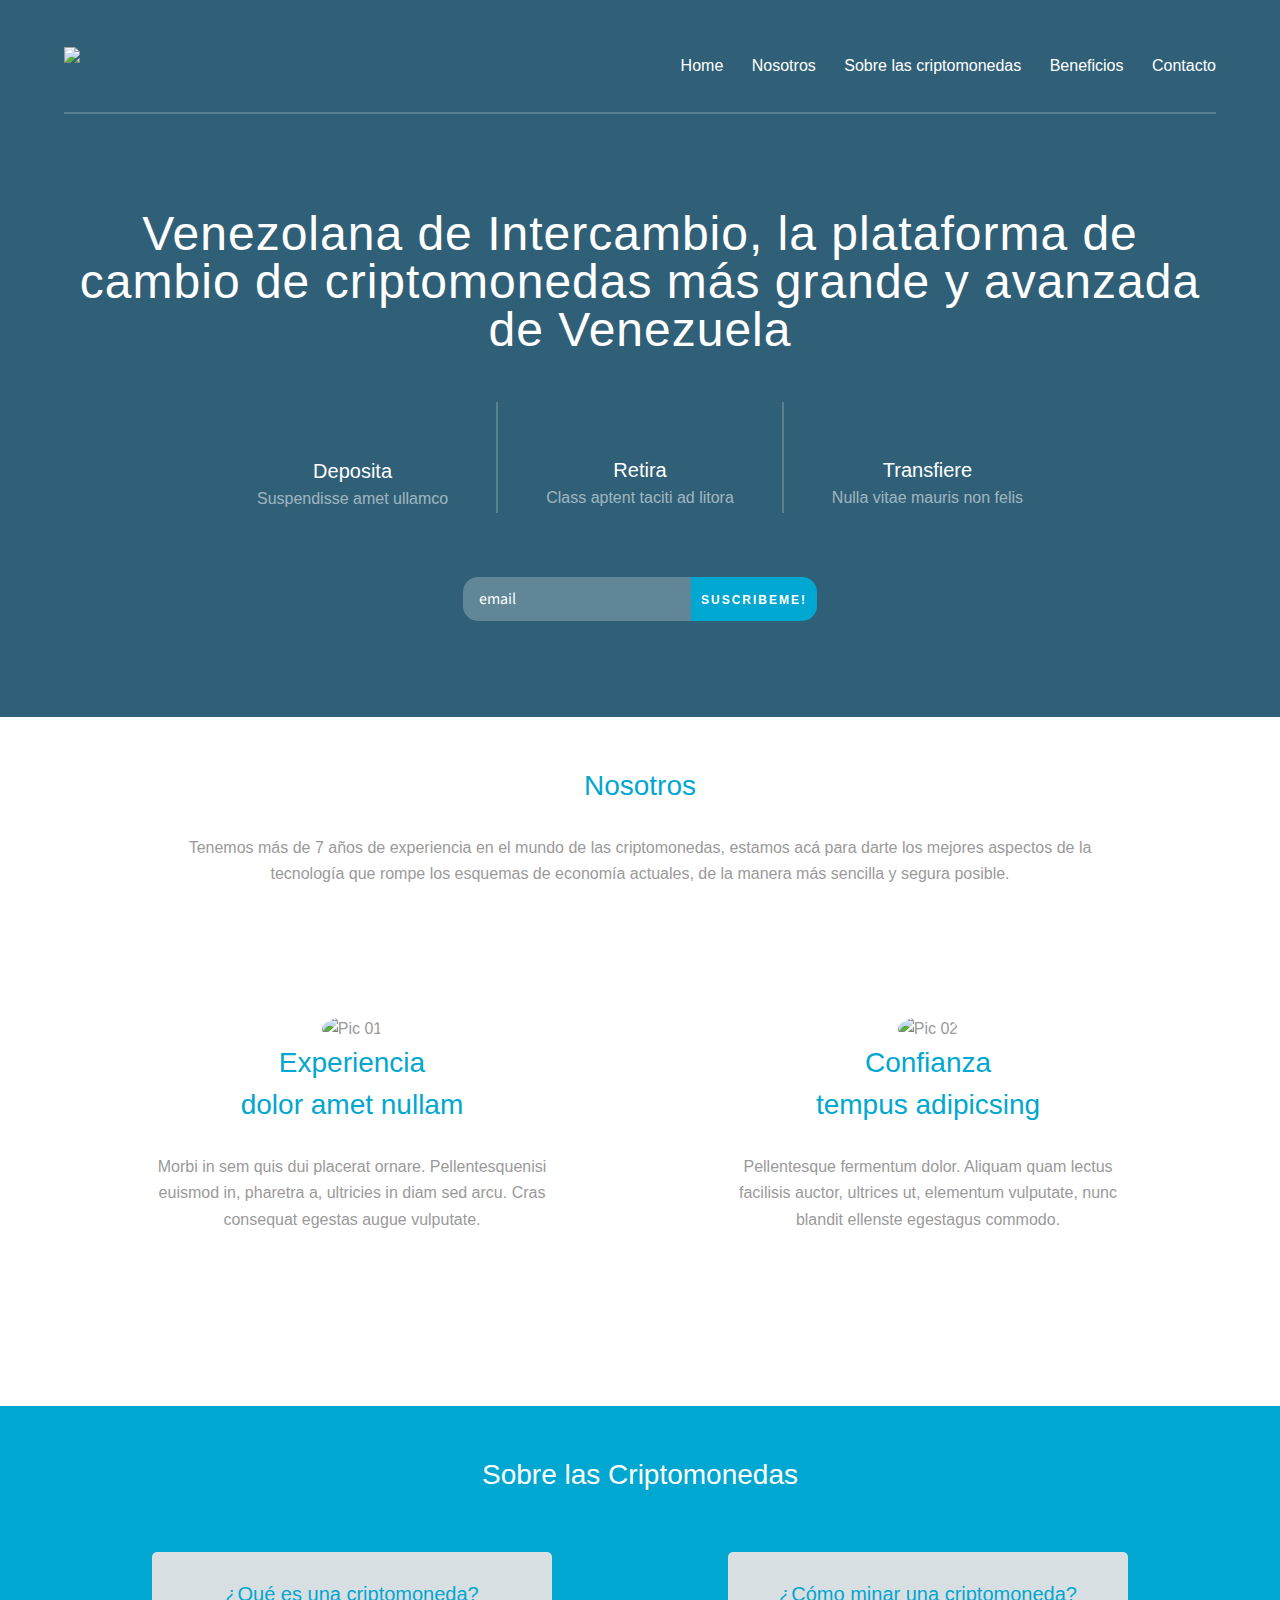
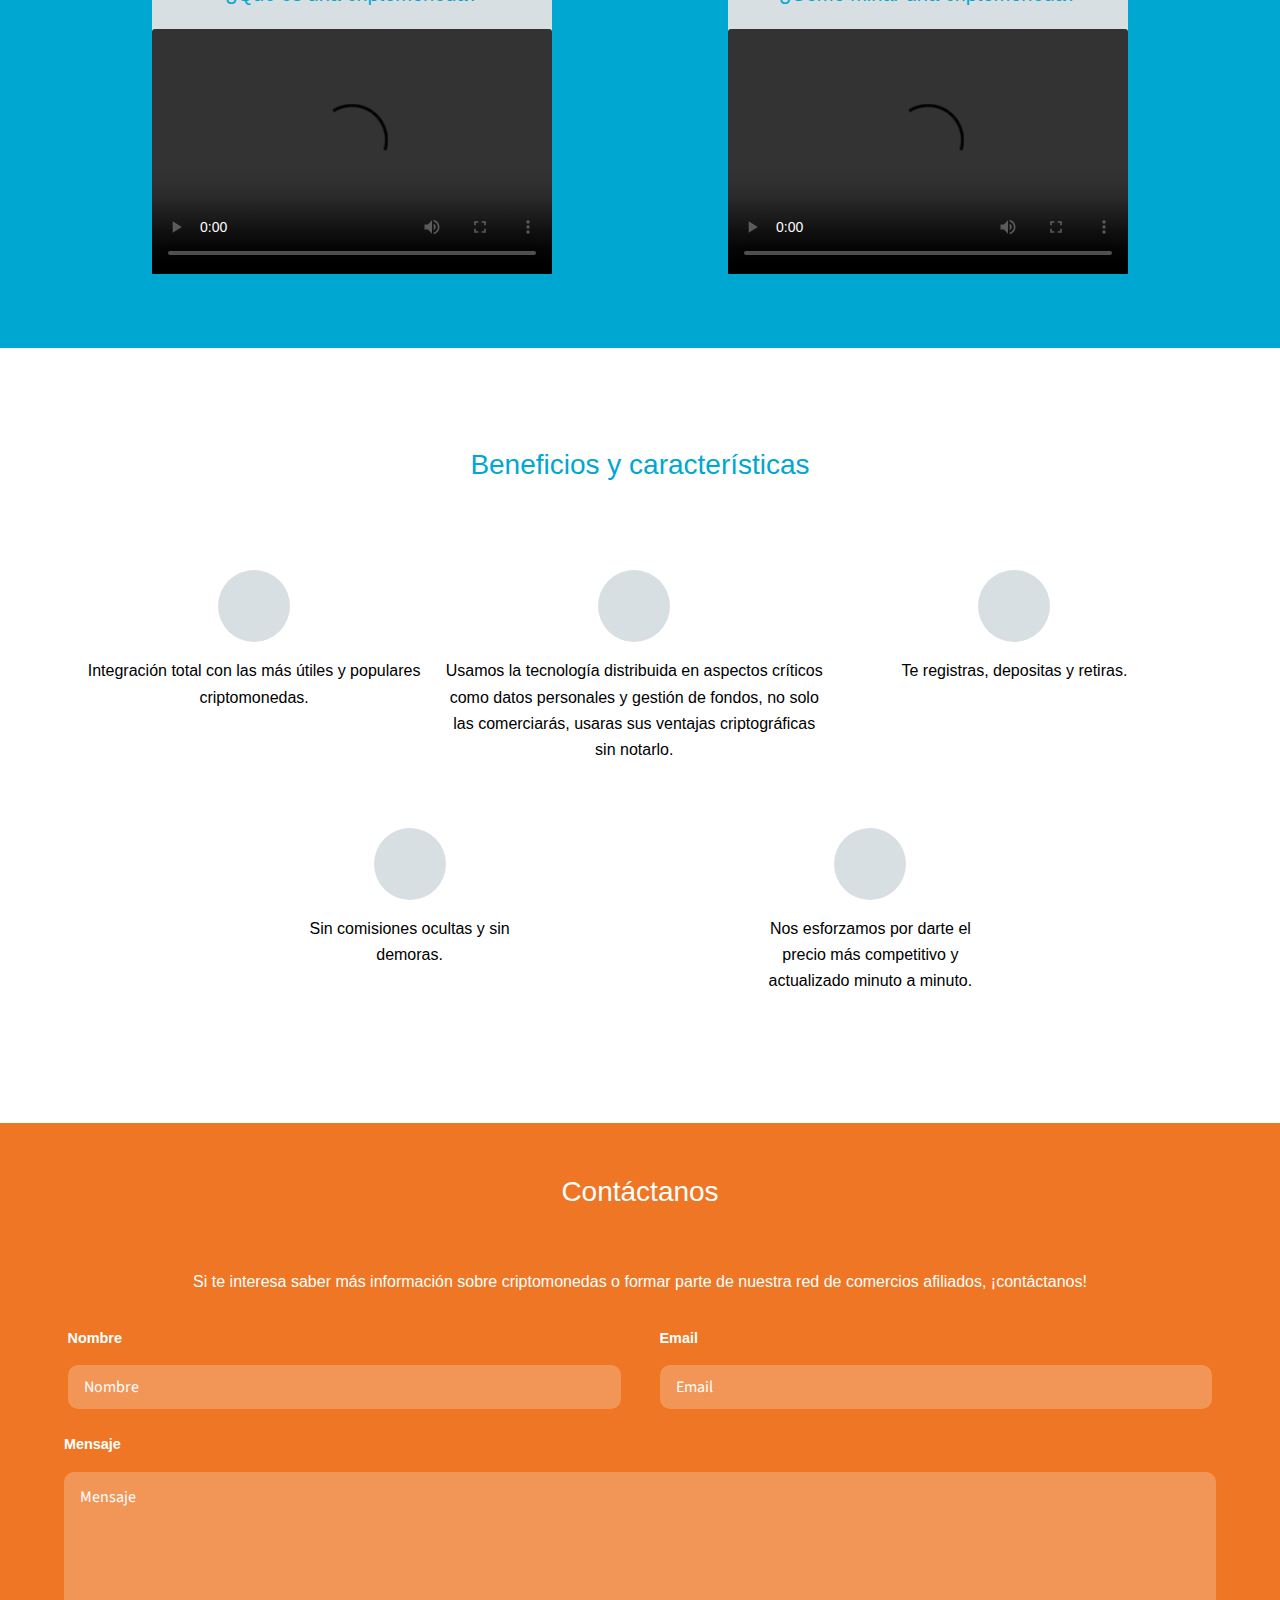
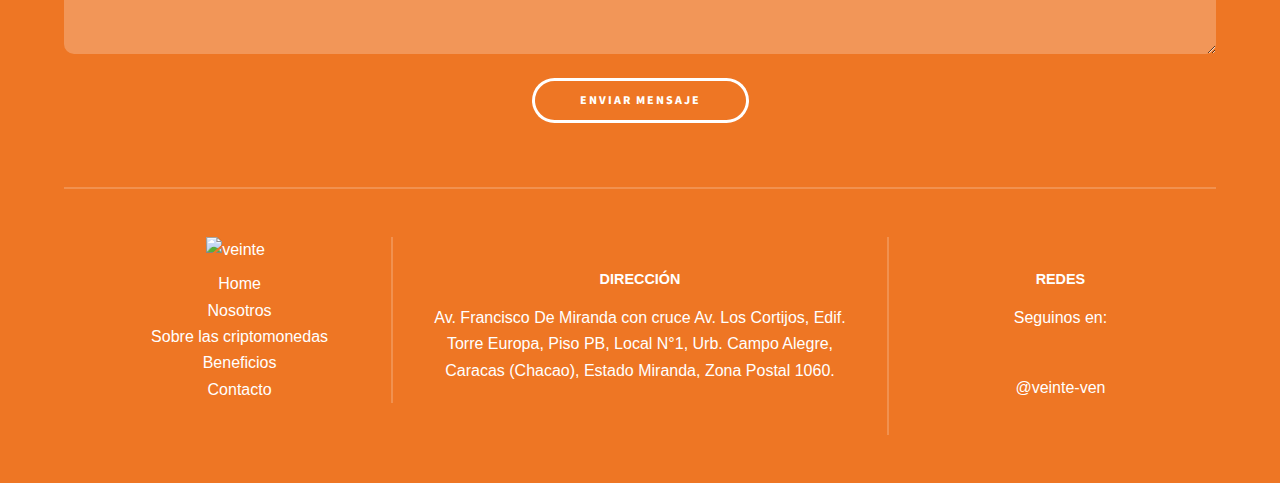
==== index.html @ f8b8a768 "videos, footer" ====
<!DOCTYPE HTML>
<!--
	Projection by TEMPLATED
	templated.co @templatedco
	Released for free under the Creative Commons Attribution 3.0 license (templated.co/license)
-->
<html>
	<head>
		<title>Veinte</title>
		<link rel="icon" href="images/logo.png" type="image/gif" sizes="16x16">
		<meta charset="utf-8" />
		<meta name="viewport" content="width=device-width, initial-scale=1" />
		<link rel="stylesheet" href="assets/css/main.css" />
		<link rel="stylesheet" href="assets/fontawesome/css/font-awesome.min.css">
		

		
		
		
		
	</head>
	<body>

		<!-- Header -->
			<header id="header">
				<div class="inner">
					<a href="index.html" class="logo"><img src="./images/VEINTE_IC_WHITE.png"></a>
					<nav id="nav">
						<a href="index.html">Home</a>
						<a href="#we">Nosotros</a>
						<a href="#videos">Sobre las criptomonedas</a>
						<a href="#benefits">Beneficios</a>
						<a href="#footer">Contacto</a>
						<!-- <a href="generic.html">Generic</a> -->
						<!-- <a href="elements.html">Elements</a> -->
					</nav>
					<a href="#navPanel" class="navPanelToggle"><span class="fa fa-bars"></span></a>
				</div>
			</header>

		<!-- Banner -->
			<section id="banner">
				<div class="inner">
					<header>
						<h1>Venezolana de Intercambio, la plataforma de cambio de criptomonedas más grande y avanzada de Venezuela</h1>
					</header>

					<div class="flex ">

						<div>
							<span class="icon fa-desktop"></span>
							<h3>Deposita</h3>
							<p>Suspendisse amet ullamco</p>
						</div>

						<div>
							<span class="icon fa-money"></span>
							<h3>Retira</h3>
							<p>Class aptent taciti ad litora</p>
						</div>

						<div>
							<span class="icon fa-share"></span>
							<h3>Transfiere</h3>
							<p>Nulla vitae mauris non felis</p>
						</div>

					</div>

					<div class="subscribe input-group mb-3">
						<input id="subscribeEmail" type="email" class="form-control" placeholder="email" aria-label="Recipient's username" aria-describedby="basic-addon2">
						<div id="subscribeButton" class="input-group-append">
							<span class="input-group-text" id="basic-addon2">Suscribeme!</span>
						</div>
					</div>
					<div id="subscribeMessage">Subscribed</div>
					<div id="subscribeErrorMessage">Subscribed</div>
<!-- 
					<footer>
						<a href="#" class="button">Suscribeme!</a>
					</footer> -->
				</div>
			</section>

		<!-- We -->
		<section id="us">
			<div class="inner">
				
					<h3>Nosotros</h3>
					<p>Tenemos más de 7 años de experiencia en el mundo de las criptomonedas, estamos acá para darte
						los mejores aspectos de la tecnología que rompe los esquemas de economía actuales, de la manera
						más sencilla y segura posible.</p>
				
			</div>
		</section>



		<!-- Three -->
			<section id="three" class="wrapper align-center">
				<div class="inner">
					<div class="flex flex-2">
						<article>
							<div class="image round">
								<img src="images/image1.png" alt="Pic 01" />
							</div>
							<header>
								<h3>Experiencia<br /> dolor amet nullam</h3>
							</header>
							<p>Morbi in sem quis dui placerat ornare. Pellentesquenisi<br />euismod in, pharetra a, ultricies in diam sed arcu. Cras<br />consequat  egestas augue vulputate.</p>
							<footer>
								<a href="#" class="button">Learn More</a>
							</footer>
						</article>
						<article>
							<div class="image round">
								<img src="images/image2.png" alt="Pic 02" />
							</div>
							<header>
								<h3>Confianza<br /> tempus adipicsing</h3>
							</header>
							<p>Pellentesque fermentum dolor. Aliquam quam lectus<br />facilisis auctor, ultrices ut, elementum vulputate, nunc<br /> blandit ellenste egestagus commodo.</p>
							<footer>
								<a href="#" class="button">Learn More</a>
							</footer>
						</article>
					</div>
				</div>
			</section>

		<!-- Videos -->
			<section id="videos" class="wrapper align-center">
				<div class="inner">
					<h3>Sobre las Criptomonedas</h3>
					
					<div class="cardContainer">
						<div class="mmCard shadow4a bWhite" id="videoOne">
							<h3>¿Qué es una criptomoneda?</h3>
								<video class="mmCardVid" controls>
									<source  src="videos/Introductorio Basico.mp4" type="video/mp4">
										Contenido no soportado por el navegador.
								</video>
															
						</div>
							
						<div class="mmCard shadow4a bWhite" id="videoTwo">
							<h3>¿Cómo minar una criptomoneda?</h3>
								<video class="mmCardVid" controls>
									<source  src="videos/Introductorio Mineria.mp4" type="video/mp4">
												Contenido no soportado por el navegador.
								</video>
									
						</div>	
					</div>
						
				</div>
			</section>
		
			



				  
		<!-- Benefits -->
			<section id="benefits" class="wrapper align-center">
				<div class="inner">
					<h3>Beneficios y características</h3>
					<div id="benefitsRowOne">
						<div class="item">
							<i class="fa fa-arrow-circle-o-right fa-decoration circle-icon" aria-hidden="true"></i>
							<p>Integración total con las más útiles y populares criptomonedas.</p>
						</div>
						<div class="item">
							<i class="fa fa-desktop fa-decoration circle-icon" aria-hidden="true"></i>
							
							<p>Usamos la tecnología distribuida en aspectos críticos como datos personales y gestión de
								fondos, no solo las comerciarás, usaras sus ventajas criptográficas sin notarlo.</p>
						</div>
						<div class="item">
							
							<i class="fa fa-money fa-decoration circle-icon" aria-hidden="true"></i>
							<p>Te registras, depositas y retiras.</p>
						</div>
					</div>
					<div id="benefitsRowTwo">
						<div class="item" id="item-4">
							<i class="fa fa-calendar-check-o fa-decoration circle-icon" aria-hidden="true"></i>
							<p>Sin comisiones ocultas y sin demoras.</p>
						</div>
						<div class="item" id="item-5">
								<i class="fa fa-usd fa-decoration circle-icon" aria-hidden="true"></i>

							<p>Nos esforzamos por darte el precio más competitivo y actualizado minuto a minuto.</p> 
						</div>
					</div>
				</div>
			</section>


		<!-- Footer -->
			<footer id="footer">
				<div class="inner">

					<h3>Contáctanos</h3>
					<p>Si te interesa saber más información sobre criptomonedas o formar parte de nuestra red de
							comercios afiliados, ¡contáctanos!</p>
					<div id="sendmessage"></div>
					<div id="errormessage"></div>
					<form id="sendMessageForm" action="/api/sendMail" method="post">

						<div class="field half first form-group">
							<label for="name">Nombre</label>
							<input name="name" id="name" type="text" placeholder="Nombre" class="form-control" data-rule="minlen:4" data-msg="Por favor ingrese por lo menos 4 caracteres">
							<div class="validation"></div>
						</div>
						<div class="field half form-group">
							<label for="email">Email</label>
							<input name="email" id="email" type="email" placeholder="Email" class="form-control" data-rule="email" data-msg="Por favor ingrese un mail válido" >
							<div class="validation"></div>
						</div>
						<div class="field form-group">
							<label for="message">Mensaje</label>
							<textarea name="message" id="message" rows="6" placeholder="Mensaje" rows="5" class="form-control" data-rule="required" data-msg="Por favor escriba algo acá"></textarea>
							<div class="validation"></div>
						</div>
						<ul class="actions">
							<li><input value="Enviar mensaje" class="button alt" type="submit"></li>
						</ul>
					</form>
					
					<div class="grid-item">
							
								<div class="grid-container listFooter">
									
										<ul id="listFooter">
											<img src="images/VEINTE_IC_WHITE.png" alt="veinte" class="responsive">
											<a href="index.html"><li>Home</li></a>
											<a href="#we"><li>Nosotros</li></a>
											<a href="#videos"><li>Sobre las criptomonedas</li></a>
											<a href="#benefits"><li>Beneficios</li></a>
											<a href="#footer"><li>Contacto</li></a>
										</ul>
										
										<div id="address">
											<h5>DIRECCIÓN</h5>
											<p>Av. Francisco De Miranda con cruce  Av. Los Cortijos, Edif. Torre Europa, Piso PB, Local N°1, Urb. Campo Alegre, Caracas (Chacao), Estado Miranda, Zona Postal 1060.</p>
										</div>

										<div id="socials">
											
											<ul>
												<h5>REDES</h5>
												<p>Seguinos en: </p>
												<a href="https://www.instagram.com/veinte-ven"><i class="fa fa-instagram" aria-hidden="true"></i></a>
												<a href="https://twitter.com/veinte-ven"><i class="fa fa-twitter" aria-hidden="true"></i></a>
												<a href="https://es-la.facebook.com/veinte-ven"><i class="fa fa-facebook-square" aria-hidden="true"></i>
												</a>
												
												<p>@veinte-ven</p>
											</ul>
										</div>
										
										
										
								</div>
							
					</div>
							
					



					<!-- <div class="copyright">
						&copy; Untitled. Design: <a href="https://templated.co">TEMPLATED</a>. Images: <a href="https://unsplash.com">Unsplash</a>.
					</div> -->

				</div>
			</footer>

		<!-- Scripts -->
			<script src="assets/js/jquery.min.js"></script>
			<script src="assets/js/skel.min.js"></script>
			<script src="assets/js/util.js"></script>
			<script src="assets/js/main.js"></script>
			<script src="assets/js/mailform.js"></script>
			<script src="assets/js/subscribe.js"></script>
			<script src="https://unpkg.com/scrollreveal"></script>
    <script>
		ScrollReveal({ reset: true });
		ScrollReveal().reveal('.inner', { delay: 400 });

    </script>
	
			
	</body>
</html>
---- assets/css/main.css ----
@charset "UTF-8";
@import url(font-awesome.min.css);
@import "https://fonts.googleapis.com/css?family=Source+Sans+Pro:300,400,600";

/*
	Projection by TEMPLATED
	templated.co @templatedco
	Released for free under the Creative Commons Attribution 3.0 license (templated.co/license)
*/

/* Reset */

	html, body, div, span, applet, object, iframe, h1, h2, h3, h4, h5, h6, p, blockquote, pre, a, abbr, acronym, address, big, cite, code, del, dfn, em, img, ins, kbd, q, s, samp, small, strike, strong, sub, sup, tt, var, b, u, i, center, dl, dt, dd, ol, ul, li, fieldset, form, label, legend, table, caption, tbody, tfoot, thead, tr, th, td, article, aside, canvas, details, embed, figure, figcaption, footer, header, hgroup, menu, nav, output, ruby, section, summary, time, mark, audio, video {
		margin: 0;
		padding: 0;
		border: 0;
		font-size: 100%;
		font: inherit;
		vertical-align: baseline;
	}

	article, aside, details, figcaption, figure, footer, header, hgroup, menu, nav, section {
		display: block;
	}

	body {
		line-height: 1;
	}

	ol, ul {
		list-style: none;
	}

	blockquote, q {
		quotes: none;
	}

	blockquote:before, blockquote:after, q:before, q:after {
		content: '';
		content: none;
	}

	table {
		border-collapse: collapse;
		border-spacing: 0;
	}

	body {
		-webkit-text-size-adjust: none;
	}

/* Box Model */

	*, *:before, *:after {
		-moz-box-sizing: border-box;
		-webkit-box-sizing: border-box;
		box-sizing: border-box;
	}

/* Containers */

	.container {
		margin-left: auto;
		margin-right: auto;
	}

	.container.\31 25\25 {
		width: 100%;
		max-width: 100em;
		min-width: 80em;
	}

	.container.\37 5\25 {
		width: 60em;
	}

	.container.\35 0\25 {
		width: 40em;
	}

	.container.\32 5\25 {
		width: 20em;
	}

	.container {
		width: 80em;
	}

	@media screen and (max-width: 1680px) {

		.container.\31 25\25 {
			width: 100%;
			max-width: 100em;
			min-width: 80em;
		}

		.container.\37 5\25 {
			width: 60em;
		}

		.container.\35 0\25 {
			width: 40em;
		}

		.container.\32 5\25 {
			width: 20em;
		}

		.container {
			width: 80em;
		}

	}

	@media screen and (max-width: 1280px) {

		.container.\31 25\25 {
			width: 100%;
			max-width: 81.25em;
			min-width: 65em;
		}

		.container.\37 5\25 {
			width: 48.75em;
		}

		.container.\35 0\25 {
			width: 32.5em;
		}

		.container.\32 5\25 {
			width: 16.25em;
		}

		.container {
			width: 65em;
		}

	}

	@media screen and (max-width: 980px) {

		.container.\31 25\25 {
			width: 100%;
			max-width: 112.5%;
			min-width: 90%;
		}

		.container.\37 5\25 {
			width: 67.5%;
		}

		.container.\35 0\25 {
			width: 45%;
		}

		.container.\32 5\25 {
			width: 22.5%;
		}

		.container {
			width: 90%;
		}

	}

	@media screen and (max-width: 736px) {

		.container.\31 25\25 {
			width: 100%;
			max-width: 112.5%;
			min-width: 90%;
		}

		.container.\37 5\25 {
			width: 67.5%;
		}

		.container.\35 0\25 {
			width: 45%;
		}

		.container.\32 5\25 {
			width: 22.5%;
		}

		.container {
			width: 90% !important;
		}

	}

	@media screen and (max-width: 480px) {

		.container.\31 25\25 {
			width: 100%;
			max-width: 112.5%;
			min-width: 90%;
		}

		.container.\37 5\25 {
			width: 67.5%;
		}

		.container.\35 0\25 {
			width: 45%;
		}

		.container.\32 5\25 {
			width: 22.5%;
		}

		.container {
			width: 90% !important;
		}

	}

/* Grid */

	.row {
		border-bottom: solid 1px transparent;
		-moz-box-sizing: border-box;
		-webkit-box-sizing: border-box;
		box-sizing: border-box;
	}

	.row > * {
		float: left;
		-moz-box-sizing: border-box;
		-webkit-box-sizing: border-box;
		box-sizing: border-box;
	}

	.row:after, .row:before {
		content: '';
		display: block;
		clear: both;
		height: 0;
	}

	.row.uniform > * > :first-child {
		margin-top: 0;
	}

	.row.uniform > * > :last-child {
		margin-bottom: 0;
	}

	.row.\30 \25 > * {
		padding: 0 0 0 0em;
	}

	.row.\30 \25 {
		margin: 0 0 -1px 0em;
	}

	.row.uniform.\30 \25 > * {
		padding: 0em 0 0 0em;
	}

	.row.uniform.\30 \25 {
		margin: 0em 0 -1px 0em;
	}

	.row > * {
		padding: 0 0 0 2em;
	}

	.row {
		margin: 0 0 -1px -2em;
	}

	.row.uniform > * {
		padding: 2em 0 0 2em;
	}

	.row.uniform {
		margin: -2em 0 -1px -2em;
	}

	.row.\32 00\25 > * {
		padding: 0 0 0 4em;
	}

	.row.\32 00\25 {
		margin: 0 0 -1px -4em;
	}

	.row.uniform.\32 00\25 > * {
		padding: 4em 0 0 4em;
	}

	.row.uniform.\32 00\25 {
		margin: -4em 0 -1px -4em;
	}

	.row.\31 50\25 > * {
		padding: 0 0 0 3em;
	}

	.row.\31 50\25 {
		margin: 0 0 -1px -3em;
	}

	.row.uniform.\31 50\25 > * {
		padding: 3em 0 0 3em;
	}

	.row.uniform.\31 50\25 {
		margin: -3em 0 -1px -3em;
	}

	.row.\35 0\25 > * {
		padding: 0 0 0 1em;
	}

	.row.\35 0\25 {
		margin: 0 0 -1px -1em;
	}

	.row.uniform.\35 0\25 > * {
		padding: 1em 0 0 1em;
	}

	.row.uniform.\35 0\25 {
		margin: -1em 0 -1px -1em;
	}

	.row.\32 5\25 > * {
		padding: 0 0 0 0.5em;
	}

	.row.\32 5\25 {
		margin: 0 0 -1px -0.5em;
	}

	.row.uniform.\32 5\25 > * {
		padding: 0.5em 0 0 0.5em;
	}

	.row.uniform.\32 5\25 {
		margin: -0.5em 0 -1px -0.5em;
	}

	.\31 2u, .\31 2u\24 {
		width: 100%;
		clear: none;
		margin-left: 0;
	}

	.\31 1u, .\31 1u\24 {
		width: 91.6666666667%;
		clear: none;
		margin-left: 0;
	}

	.\31 0u, .\31 0u\24 {
		width: 83.3333333333%;
		clear: none;
		margin-left: 0;
	}

	.\39 u, .\39 u\24 {
		width: 75%;
		clear: none;
		margin-left: 0;
	}

	.\38 u, .\38 u\24 {
		width: 66.6666666667%;
		clear: none;
		margin-left: 0;
	}

	.\37 u, .\37 u\24 {
		width: 58.3333333333%;
		clear: none;
		margin-left: 0;
	}

	.\36 u, .\36 u\24 {
		width: 50%;
		clear: none;
		margin-left: 0;
	}

	.\35 u, .\35 u\24 {
		width: 41.6666666667%;
		clear: none;
		margin-left: 0;
	}

	.\34 u, .\34 u\24 {
		width: 33.3333333333%;
		clear: none;
		margin-left: 0;
	}

	.\33 u, .\33 u\24 {
		width: 25%;
		clear: none;
		margin-left: 0;
	}

	.\32 u, .\32 u\24 {
		width: 16.6666666667%;
		clear: none;
		margin-left: 0;
	}

	.\31 u, .\31 u\24 {
		width: 8.3333333333%;
		clear: none;
		margin-left: 0;
	}

	.\31 2u\24 + *,
	.\31 1u\24 + *,
	.\31 0u\24 + *,
	.\39 u\24 + *,
	.\38 u\24 + *,
	.\37 u\24 + *,
	.\36 u\24 + *,
	.\35 u\24 + *,
	.\34 u\24 + *,
	.\33 u\24 + *,
	.\32 u\24 + *,
	.\31 u\24 + * {
		clear: left;
	}

	.\-11u {
		margin-left: 91.66667%;
	}

	.\-10u {
		margin-left: 83.33333%;
	}

	.\-9u {
		margin-left: 75%;
	}

	.\-8u {
		margin-left: 66.66667%;
	}

	.\-7u {
		margin-left: 58.33333%;
	}

	.\-6u {
		margin-left: 50%;
	}

	.\-5u {
		margin-left: 41.66667%;
	}

	.\-4u {
		margin-left: 33.33333%;
	}

	.\-3u {
		margin-left: 25%;
	}

	.\-2u {
		margin-left: 16.66667%;
	}

	.\-1u {
		margin-left: 8.33333%;
	}

	@media screen and (max-width: 1680px) {

		.row > * {
			padding: 0 0 0 2em;
		}

		.row {
			margin: 0 0 -1px -2em;
		}

		.row.uniform > * {
			padding: 2em 0 0 2em;
		}

		.row.uniform {
			margin: -2em 0 -1px -2em;
		}

		.row.\32 00\25 > * {
			padding: 0 0 0 4em;
		}

		.row.\32 00\25 {
			margin: 0 0 -1px -4em;
		}

		.row.uniform.\32 00\25 > * {
			padding: 4em 0 0 4em;
		}

		.row.uniform.\32 00\25 {
			margin: -4em 0 -1px -4em;
		}

		.row.\31 50\25 > * {
			padding: 0 0 0 3em;
		}

		.row.\31 50\25 {
			margin: 0 0 -1px -3em;
		}

		.row.uniform.\31 50\25 > * {
			padding: 3em 0 0 3em;
		}

		.row.uniform.\31 50\25 {
			margin: -3em 0 -1px -3em;
		}

		.row.\35 0\25 > * {
			padding: 0 0 0 1em;
		}

		.row.\35 0\25 {
			margin: 0 0 -1px -1em;
		}

		.row.uniform.\35 0\25 > * {
			padding: 1em 0 0 1em;
		}

		.row.uniform.\35 0\25 {
			margin: -1em 0 -1px -1em;
		}

		.row.\32 5\25 > * {
			padding: 0 0 0 0.5em;
		}

		.row.\32 5\25 {
			margin: 0 0 -1px -0.5em;
		}

		.row.uniform.\32 5\25 > * {
			padding: 0.5em 0 0 0.5em;
		}

		.row.uniform.\32 5\25 {
			margin: -0.5em 0 -1px -0.5em;
		}

		.\31 2u\28xlarge\29, .\31 2u\24\28xlarge\29 {
			width: 100%;
			clear: none;
			margin-left: 0;
		}

		.\31 1u\28xlarge\29, .\31 1u\24\28xlarge\29 {
			width: 91.6666666667%;
			clear: none;
			margin-left: 0;
		}

		.\31 0u\28xlarge\29, .\31 0u\24\28xlarge\29 {
			width: 83.3333333333%;
			clear: none;
			margin-left: 0;
		}

		.\39 u\28xlarge\29, .\39 u\24\28xlarge\29 {
			width: 75%;
			clear: none;
			margin-left: 0;
		}

		.\38 u\28xlarge\29, .\38 u\24\28xlarge\29 {
			width: 66.6666666667%;
			clear: none;
			margin-left: 0;
		}

		.\37 u\28xlarge\29, .\37 u\24\28xlarge\29 {
			width: 58.3333333333%;
			clear: none;
			margin-left: 0;
		}

		.\36 u\28xlarge\29, .\36 u\24\28xlarge\29 {
			width: 50%;
			clear: none;
			margin-left: 0;
		}

		.\35 u\28xlarge\29, .\35 u\24\28xlarge\29 {
			width: 41.6666666667%;
			clear: none;
			margin-left: 0;
		}

		.\34 u\28xlarge\29, .\34 u\24\28xlarge\29 {
			width: 33.3333333333%;
			clear: none;
			margin-left: 0;
		}

		.\33 u\28xlarge\29, .\33 u\24\28xlarge\29 {
			width: 25%;
			clear: none;
			margin-left: 0;
		}

		.\32 u\28xlarge\29, .\32 u\24\28xlarge\29 {
			width: 16.6666666667%;
			clear: none;
			margin-left: 0;
		}

		.\31 u\28xlarge\29, .\31 u\24\28xlarge\29 {
			width: 8.3333333333%;
			clear: none;
			margin-left: 0;
		}

		.\31 2u\24\28xlarge\29 + *,
		.\31 1u\24\28xlarge\29 + *,
		.\31 0u\24\28xlarge\29 + *,
		.\39 u\24\28xlarge\29 + *,
		.\38 u\24\28xlarge\29 + *,
		.\37 u\24\28xlarge\29 + *,
		.\36 u\24\28xlarge\29 + *,
		.\35 u\24\28xlarge\29 + *,
		.\34 u\24\28xlarge\29 + *,
		.\33 u\24\28xlarge\29 + *,
		.\32 u\24\28xlarge\29 + *,
		.\31 u\24\28xlarge\29 + * {
			clear: left;
		}

		.\-11u\28xlarge\29 {
			margin-left: 91.66667%;
		}

		.\-10u\28xlarge\29 {
			margin-left: 83.33333%;
		}

		.\-9u\28xlarge\29 {
			margin-left: 75%;
		}

		.\-8u\28xlarge\29 {
			margin-left: 66.66667%;
		}

		.\-7u\28xlarge\29 {
			margin-left: 58.33333%;
		}

		.\-6u\28xlarge\29 {
			margin-left: 50%;
		}

		.\-5u\28xlarge\29 {
			margin-left: 41.66667%;
		}

		.\-4u\28xlarge\29 {
			margin-left: 33.33333%;
		}

		.\-3u\28xlarge\29 {
			margin-left: 25%;
		}

		.\-2u\28xlarge\29 {
			margin-left: 16.66667%;
		}

		.\-1u\28xlarge\29 {
			margin-left: 8.33333%;
		}

	}

	@media screen and (max-width: 1280px) {

		.row > * {
			padding: 0 0 0 1.5em;
		}

		.row {
			margin: 0 0 -1px -1.5em;
		}

		.row.uniform > * {
			padding: 1.5em 0 0 1.5em;
		}

		.row.uniform {
			margin: -1.5em 0 -1px -1.5em;
		}

		.row.\32 00\25 > * {
			padding: 0 0 0 3em;
		}

		.row.\32 00\25 {
			margin: 0 0 -1px -3em;
		}

		.row.uniform.\32 00\25 > * {
			padding: 3em 0 0 3em;
		}

		.row.uniform.\32 00\25 {
			margin: -3em 0 -1px -3em;
		}

		.row.\31 50\25 > * {
			padding: 0 0 0 2.25em;
		}

		.row.\31 50\25 {
			margin: 0 0 -1px -2.25em;
		}

		.row.uniform.\31 50\25 > * {
			padding: 2.25em 0 0 2.25em;
		}

		.row.uniform.\31 50\25 {
			margin: -2.25em 0 -1px -2.25em;
		}

		.row.\35 0\25 > * {
			padding: 0 0 0 0.75em;
		}

		.row.\35 0\25 {
			margin: 0 0 -1px -0.75em;
		}

		.row.uniform.\35 0\25 > * {
			padding: 0.75em 0 0 0.75em;
		}

		.row.uniform.\35 0\25 {
			margin: -0.75em 0 -1px -0.75em;
		}

		.row.\32 5\25 > * {
			padding: 0 0 0 0.375em;
		}

		.row.\32 5\25 {
			margin: 0 0 -1px -0.375em;
		}

		.row.uniform.\32 5\25 > * {
			padding: 0.375em 0 0 0.375em;
		}

		.row.uniform.\32 5\25 {
			margin: -0.375em 0 -1px -0.375em;
		}

		.\31 2u\28large\29, .\31 2u\24\28large\29 {
			width: 100%;
			clear: none;
			margin-left: 0;
		}

		.\31 1u\28large\29, .\31 1u\24\28large\29 {
			width: 91.6666666667%;
			clear: none;
			margin-left: 0;
		}

		.\31 0u\28large\29, .\31 0u\24\28large\29 {
			width: 83.3333333333%;
			clear: none;
			margin-left: 0;
		}

		.\39 u\28large\29, .\39 u\24\28large\29 {
			width: 75%;
			clear: none;
			margin-left: 0;
		}

		.\38 u\28large\29, .\38 u\24\28large\29 {
			width: 66.6666666667%;
			clear: none;
			margin-left: 0;
		}

		.\37 u\28large\29, .\37 u\24\28large\29 {
			width: 58.3333333333%;
			clear: none;
			margin-left: 0;
		}

		.\36 u\28large\29, .\36 u\24\28large\29 {
			width: 50%;
			clear: none;
			margin-left: 0;
		}

		.\35 u\28large\29, .\35 u\24\28large\29 {
			width: 41.6666666667%;
			clear: none;
			margin-left: 0;
		}

		.\34 u\28large\29, .\34 u\24\28large\29 {
			width: 33.3333333333%;
			clear: none;
			margin-left: 0;
		}

		.\33 u\28large\29, .\33 u\24\28large\29 {
			width: 25%;
			clear: none;
			margin-left: 0;
		}

		.\32 u\28large\29, .\32 u\24\28large\29 {
			width: 16.6666666667%;
			clear: none;
			margin-left: 0;
		}

		.\31 u\28large\29, .\31 u\24\28large\29 {
			width: 8.3333333333%;
			clear: none;
			margin-left: 0;
		}

		.\31 2u\24\28large\29 + *,
		.\31 1u\24\28large\29 + *,
		.\31 0u\24\28large\29 + *,
		.\39 u\24\28large\29 + *,
		.\38 u\24\28large\29 + *,
		.\37 u\24\28large\29 + *,
		.\36 u\24\28large\29 + *,
		.\35 u\24\28large\29 + *,
		.\34 u\24\28large\29 + *,
		.\33 u\24\28large\29 + *,
		.\32 u\24\28large\29 + *,
		.\31 u\24\28large\29 + * {
			clear: left;
		}

		.\-11u\28large\29 {
			margin-left: 91.66667%;
		}

		.\-10u\28large\29 {
			margin-left: 83.33333%;
		}

		.\-9u\28large\29 {
			margin-left: 75%;
		}

		.\-8u\28large\29 {
			margin-left: 66.66667%;
		}

		.\-7u\28large\29 {
			margin-left: 58.33333%;
		}

		.\-6u\28large\29 {
			margin-left: 50%;
		}

		.\-5u\28large\29 {
			margin-left: 41.66667%;
		}

		.\-4u\28large\29 {
			margin-left: 33.33333%;
		}

		.\-3u\28large\29 {
			margin-left: 25%;
		}

		.\-2u\28large\29 {
			margin-left: 16.66667%;
		}

		.\-1u\28large\29 {
			margin-left: 8.33333%;
		}

	}

	@media screen and (max-width: 980px) {

		.row > * {
			padding: 0 0 0 1.5em;
		}

		.row {
			margin: 0 0 -1px -1.5em;
		}

		.row.uniform > * {
			padding: 1.5em 0 0 1.5em;
		}

		.row.uniform {
			margin: -1.5em 0 -1px -1.5em;
		}

		.row.\32 00\25 > * {
			padding: 0 0 0 3em;
		}

		.row.\32 00\25 {
			margin: 0 0 -1px -3em;
		}

		.row.uniform.\32 00\25 > * {
			padding: 3em 0 0 3em;
		}

		.row.uniform.\32 00\25 {
			margin: -3em 0 -1px -3em;
		}

		.row.\31 50\25 > * {
			padding: 0 0 0 2.25em;
		}

		.row.\31 50\25 {
			margin: 0 0 -1px -2.25em;
		}

		.row.uniform.\31 50\25 > * {
			padding: 2.25em 0 0 2.25em;
		}

		.row.uniform.\31 50\25 {
			margin: -2.25em 0 -1px -2.25em;
		}

		.row.\35 0\25 > * {
			padding: 0 0 0 0.75em;
		}

		.row.\35 0\25 {
			margin: 0 0 -1px -0.75em;
		}

		.row.uniform.\35 0\25 > * {
			padding: 0.75em 0 0 0.75em;
		}

		.row.uniform.\35 0\25 {
			margin: -0.75em 0 -1px -0.75em;
		}

		.row.\32 5\25 > * {
			padding: 0 0 0 0.375em;
		}

		.row.\32 5\25 {
			margin: 0 0 -1px -0.375em;
		}

		.row.uniform.\32 5\25 > * {
			padding: 0.375em 0 0 0.375em;
		}

		.row.uniform.\32 5\25 {
			margin: -0.375em 0 -1px -0.375em;
		}

		.\31 2u\28medium\29, .\31 2u\24\28medium\29 {
			width: 100%;
			clear: none;
			margin-left: 0;
		}

		.\31 1u\28medium\29, .\31 1u\24\28medium\29 {
			width: 91.6666666667%;
			clear: none;
			margin-left: 0;
		}

		.\31 0u\28medium\29, .\31 0u\24\28medium\29 {
			width: 83.3333333333%;
			clear: none;
			margin-left: 0;
		}

		.\39 u\28medium\29, .\39 u\24\28medium\29 {
			width: 75%;
			clear: none;
			margin-left: 0;
		}

		.\38 u\28medium\29, .\38 u\24\28medium\29 {
			width: 66.6666666667%;
			clear: none;
			margin-left: 0;
		}

		.\37 u\28medium\29, .\37 u\24\28medium\29 {
			width: 58.3333333333%;
			clear: none;
			margin-left: 0;
		}

		.\36 u\28medium\29, .\36 u\24\28medium\29 {
			width: 50%;
			clear: none;
			margin-left: 0;
		}

		.\35 u\28medium\29, .\35 u\24\28medium\29 {
			width: 41.6666666667%;
			clear: none;
			margin-left: 0;
		}

		.\34 u\28medium\29, .\34 u\24\28medium\29 {
			width: 33.3333333333%;
			clear: none;
			margin-left: 0;
		}

		.\33 u\28medium\29, .\33 u\24\28medium\29 {
			width: 25%;
			clear: none;
			margin-left: 0;
		}

		.\32 u\28medium\29, .\32 u\24\28medium\29 {
			width: 16.6666666667%;
			clear: none;
			margin-left: 0;
		}

		.\31 u\28medium\29, .\31 u\24\28medium\29 {
			width: 8.3333333333%;
			clear: none;
			margin-left: 0;
		}

		.\31 2u\24\28medium\29 + *,
		.\31 1u\24\28medium\29 + *,
		.\31 0u\24\28medium\29 + *,
		.\39 u\24\28medium\29 + *,
		.\38 u\24\28medium\29 + *,
		.\37 u\24\28medium\29 + *,
		.\36 u\24\28medium\29 + *,
		.\35 u\24\28medium\29 + *,
		.\34 u\24\28medium\29 + *,
		.\33 u\24\28medium\29 + *,
		.\32 u\24\28medium\29 + *,
		.\31 u\24\28medium\29 + * {
			clear: left;
		}

		.\-11u\28medium\29 {
			margin-left: 91.66667%;
		}

		.\-10u\28medium\29 {
			margin-left: 83.33333%;
		}

		.\-9u\28medium\29 {
			margin-left: 75%;
		}

		.\-8u\28medium\29 {
			margin-left: 66.66667%;
		}

		.\-7u\28medium\29 {
			margin-left: 58.33333%;
		}

		.\-6u\28medium\29 {
			margin-left: 50%;
		}

		.\-5u\28medium\29 {
			margin-left: 41.66667%;
		}

		.\-4u\28medium\29 {
			margin-left: 33.33333%;
		}

		.\-3u\28medium\29 {
			margin-left: 25%;
		}

		.\-2u\28medium\29 {
			margin-left: 16.66667%;
		}

		.\-1u\28medium\29 {
			margin-left: 8.33333%;
		}

	}

	@media screen and (max-width: 736px) {

		.row > * {
			padding: 0 0 0 1.25em;
		}

		.row {
			margin: 0 0 -1px -1.25em;
		}

		.row.uniform > * {
			padding: 1.25em 0 0 1.25em;
		}

		.row.uniform {
			margin: -1.25em 0 -1px -1.25em;
		}

		.row.\32 00\25 > * {
			padding: 0 0 0 2.5em;
		}

		.row.\32 00\25 {
			margin: 0 0 -1px -2.5em;
		}

		.row.uniform.\32 00\25 > * {
			padding: 2.5em 0 0 2.5em;
		}

		.row.uniform.\32 00\25 {
			margin: -2.5em 0 -1px -2.5em;
		}

		.row.\31 50\25 > * {
			padding: 0 0 0 1.875em;
		}

		.row.\31 50\25 {
			margin: 0 0 -1px -1.875em;
		}

		.row.uniform.\31 50\25 > * {
			padding: 1.875em 0 0 1.875em;
		}

		.row.uniform.\31 50\25 {
			margin: -1.875em 0 -1px -1.875em;
		}

		.row.\35 0\25 > * {
			padding: 0 0 0 0.625em;
		}

		.row.\35 0\25 {
			margin: 0 0 -1px -0.625em;
		}

		.row.uniform.\35 0\25 > * {
			padding: 0.625em 0 0 0.625em;
		}

		.row.uniform.\35 0\25 {
			margin: -0.625em 0 -1px -0.625em;
		}

		.row.\32 5\25 > * {
			padding: 0 0 0 0.3125em;
		}

		.row.\32 5\25 {
			margin: 0 0 -1px -0.3125em;
		}

		.row.uniform.\32 5\25 > * {
			padding: 0.3125em 0 0 0.3125em;
		}

		.row.uniform.\32 5\25 {
			margin: -0.3125em 0 -1px -0.3125em;
		}

		.\31 2u\28small\29, .\31 2u\24\28small\29 {
			width: 100%;
			clear: none;
			margin-left: 0;
		}

		.\31 1u\28small\29, .\31 1u\24\28small\29 {
			width: 91.6666666667%;
			clear: none;
			margin-left: 0;
		}

		.\31 0u\28small\29, .\31 0u\24\28small\29 {
			width: 83.3333333333%;
			clear: none;
			margin-left: 0;
		}

		.\39 u\28small\29, .\39 u\24\28small\29 {
			width: 75%;
			clear: none;
			margin-left: 0;
		}

		.\38 u\28small\29, .\38 u\24\28small\29 {
			width: 66.6666666667%;
			clear: none;
			margin-left: 0;
		}

		.\37 u\28small\29, .\37 u\24\28small\29 {
			width: 58.3333333333%;
			clear: none;
			margin-left: 0;
		}

		.\36 u\28small\29, .\36 u\24\28small\29 {
			width: 50%;
			clear: none;
			margin-left: 0;
		}

		.\35 u\28small\29, .\35 u\24\28small\29 {
			width: 41.6666666667%;
			clear: none;
			margin-left: 0;
		}

		.\34 u\28small\29, .\34 u\24\28small\29 {
			width: 33.3333333333%;
			clear: none;
			margin-left: 0;
		}

		.\33 u\28small\29, .\33 u\24\28small\29 {
			width: 25%;
			clear: none;
			margin-left: 0;
		}

		.\32 u\28small\29, .\32 u\24\28small\29 {
			width: 16.6666666667%;
			clear: none;
			margin-left: 0;
		}

		.\31 u\28small\29, .\31 u\24\28small\29 {
			width: 8.3333333333%;
			clear: none;
			margin-left: 0;
		}

		.\31 2u\24\28small\29 + *,
		.\31 1u\24\28small\29 + *,
		.\31 0u\24\28small\29 + *,
		.\39 u\24\28small\29 + *,
		.\38 u\24\28small\29 + *,
		.\37 u\24\28small\29 + *,
		.\36 u\24\28small\29 + *,
		.\35 u\24\28small\29 + *,
		.\34 u\24\28small\29 + *,
		.\33 u\24\28small\29 + *,
		.\32 u\24\28small\29 + *,
		.\31 u\24\28small\29 + * {
			clear: left;
		}

		.\-11u\28small\29 {
			margin-left: 91.66667%;
		}

		.\-10u\28small\29 {
			margin-left: 83.33333%;
		}

		.\-9u\28small\29 {
			margin-left: 75%;
		}

		.\-8u\28small\29 {
			margin-left: 66.66667%;
		}

		.\-7u\28small\29 {
			margin-left: 58.33333%;
		}

		.\-6u\28small\29 {
			margin-left: 50%;
		}

		.\-5u\28small\29 {
			margin-left: 41.66667%;
		}

		.\-4u\28small\29 {
			margin-left: 33.33333%;
		}

		.\-3u\28small\29 {
			margin-left: 25%;
		}

		.\-2u\28small\29 {
			margin-left: 16.66667%;
		}

		.\-1u\28small\29 {
			margin-left: 8.33333%;
		}

	}

	@media screen and (max-width: 480px) {

		.row > * {
			padding: 0 0 0 1.25em;
		}

		.row {
			margin: 0 0 -1px -1.25em;
		}

		.row.uniform > * {
			padding: 1.25em 0 0 1.25em;
		}

		.row.uniform {
			margin: -1.25em 0 -1px -1.25em;
		}

		.row.\32 00\25 > * {
			padding: 0 0 0 2.5em;
		}

		.row.\32 00\25 {
			margin: 0 0 -1px -2.5em;
		}

		.row.uniform.\32 00\25 > * {
			padding: 2.5em 0 0 2.5em;
		}

		.row.uniform.\32 00\25 {
			margin: -2.5em 0 -1px -2.5em;
		}

		.row.\31 50\25 > * {
			padding: 0 0 0 1.875em;
		}

		.row.\31 50\25 {
			margin: 0 0 -1px -1.875em;
		}

		.row.uniform.\31 50\25 > * {
			padding: 1.875em 0 0 1.875em;
		}

		.row.uniform.\31 50\25 {
			margin: -1.875em 0 -1px -1.875em;
		}

		.row.\35 0\25 > * {
			padding: 0 0 0 0.625em;
		}

		.row.\35 0\25 {
			margin: 0 0 -1px -0.625em;
		}

		.row.uniform.\35 0\25 > * {
			padding: 0.625em 0 0 0.625em;
		}

		.row.uniform.\35 0\25 {
			margin: -0.625em 0 -1px -0.625em;
		}

		.row.\32 5\25 > * {
			padding: 0 0 0 0.3125em;
		}

		.row.\32 5\25 {
			margin: 0 0 -1px -0.3125em;
		}

		.row.uniform.\32 5\25 > * {
			padding: 0.3125em 0 0 0.3125em;
		}

		.row.uniform.\32 5\25 {
			margin: -0.3125em 0 -1px -0.3125em;
		}

		.\31 2u\28xsmall\29, .\31 2u\24\28xsmall\29 {
			width: 100%;
			clear: none;
			margin-left: 0;
		}

		.\31 1u\28xsmall\29, .\31 1u\24\28xsmall\29 {
			width: 91.6666666667%;
			clear: none;
			margin-left: 0;
		}

		.\31 0u\28xsmall\29, .\31 0u\24\28xsmall\29 {
			width: 83.3333333333%;
			clear: none;
			margin-left: 0;
		}

		.\39 u\28xsmall\29, .\39 u\24\28xsmall\29 {
			width: 75%;
			clear: none;
			margin-left: 0;
		}

		.\38 u\28xsmall\29, .\38 u\24\28xsmall\29 {
			width: 66.6666666667%;
			clear: none;
			margin-left: 0;
		}

		.\37 u\28xsmall\29, .\37 u\24\28xsmall\29 {
			width: 58.3333333333%;
			clear: none;
			margin-left: 0;
		}

		.\36 u\28xsmall\29, .\36 u\24\28xsmall\29 {
			width: 50%;
			clear: none;
			margin-left: 0;
		}

		.\35 u\28xsmall\29, .\35 u\24\28xsmall\29 {
			width: 41.6666666667%;
			clear: none;
			margin-left: 0;
		}

		.\34 u\28xsmall\29, .\34 u\24\28xsmall\29 {
			width: 33.3333333333%;
			clear: none;
			margin-left: 0;
		}

		.\33 u\28xsmall\29, .\33 u\24\28xsmall\29 {
			width: 25%;
			clear: none;
			margin-left: 0;
		}

		.\32 u\28xsmall\29, .\32 u\24\28xsmall\29 {
			width: 16.6666666667%;
			clear: none;
			margin-left: 0;
		}

		.\31 u\28xsmall\29, .\31 u\24\28xsmall\29 {
			width: 8.3333333333%;
			clear: none;
			margin-left: 0;
		}

		.\31 2u\24\28xsmall\29 + *,
		.\31 1u\24\28xsmall\29 + *,
		.\31 0u\24\28xsmall\29 + *,
		.\39 u\24\28xsmall\29 + *,
		.\38 u\24\28xsmall\29 + *,
		.\37 u\24\28xsmall\29 + *,
		.\36 u\24\28xsmall\29 + *,
		.\35 u\24\28xsmall\29 + *,
		.\34 u\24\28xsmall\29 + *,
		.\33 u\24\28xsmall\29 + *,
		.\32 u\24\28xsmall\29 + *,
		.\31 u\24\28xsmall\29 + * {
			clear: left;
		}

		.\-11u\28xsmall\29 {
			margin-left: 91.66667%;
		}

		.\-10u\28xsmall\29 {
			margin-left: 83.33333%;
		}

		.\-9u\28xsmall\29 {
			margin-left: 75%;
		}

		.\-8u\28xsmall\29 {
			margin-left: 66.66667%;
		}

		.\-7u\28xsmall\29 {
			margin-left: 58.33333%;
		}

		.\-6u\28xsmall\29 {
			margin-left: 50%;
		}

		.\-5u\28xsmall\29 {
			margin-left: 41.66667%;
		}

		.\-4u\28xsmall\29 {
			margin-left: 33.33333%;
		}

		.\-3u\28xsmall\29 {
			margin-left: 25%;
		}

		.\-2u\28xsmall\29 {
			margin-left: 16.66667%;
		}

		.\-1u\28xsmall\29 {
			margin-left: 8.33333%;
		}

	}

/* Basic */

	@-ms-viewport {
		width: device-width;
	}

	body {
		-ms-overflow-style: scrollbar;
	}

	@media screen and (max-width: 480px) {

		html, body {
			min-width: 320px;
		}

	}

	body {
		background: #fff;
	}

		body.is-loading *, body.is-loading *:before, body.is-loading *:after {
			-moz-animation: none !important;
			-webkit-animation: none !important;
			-ms-animation: none !important;
			animation: none !important;
			-moz-transition: none !important;
			-webkit-transition: none !important;
			-ms-transition: none !important;
			transition: none !important;
		}

/* Type */

	body, input, select, textarea {
		color: #9a9a9a;
		font-family: "Source Sans Pro", Arial, Helvetica, sans-serif;
		font-size: 14pt;
		font-weight: 400;
		line-height: 1.65;
	}

		@media screen and (max-width: 1680px) {

			body, input, select, textarea {
				font-size: 12pt;
			}

		}

		@media screen and (max-width: 1280px) {

			body, input, select, textarea {
				font-size: 12pt;
			}

		}

		@media screen and (max-width: 980px) {

			body, input, select, textarea {
				font-size: 12pt;
			}

		}

		@media screen and (max-width: 736px) {

			body, input, select, textarea {
				font-size: 12pt;
			}

		}

		@media screen and (max-width: 480px) {

			body, input, select, textarea {
				font-size: 12pt;
			}

		}

	a {
		color: #6cc091;
		text-decoration: underline;
	}

		a:hover {
			text-decoration: none;
		}

	strong, b {
		color: #555;
		font-weight: 600;
	}

	em, i {
		font-style: italic;
	}

	p {
		margin: 0 0 2em 0;
	}

	h1, h2, h3, h4, h5, h6 {
		color: #00A7D0;
		font-weight: 400;
		line-height: 1.5;
		margin: 0 0 1em 0;
	}

		h1 a, h2 a, h3 a, h4 a, h5 a, h6 a {
			color: inherit;
			text-decoration: none;
		}

	h2 {
		font-size: 1.85em;
		font-weight: 300;
	}

	h3 {
		font-size: 1.75em;
	}

		@media screen and (max-width: 480px) {

			h3 {
				font-size: 1.25em;
			}

		}

	h4 {
		font-size: 1.5em;
	}

	h5 {
		font-size: 0.9em;
	}

	h6 {
		font-size: 0.7em;
	}

	sub {
		font-size: 0.8em;
		position: relative;
		top: 0.5em;
	}

	sup {
		font-size: 0.8em;
		position: relative;
		top: -0.5em;
	}

	blockquote {
		border-left: solid 4px #dbdbdb;
		font-style: italic;
		margin: 0 0 2em 0;
		padding: 0.5em 0 0.5em 2em;
	}

	code {
		background: rgba(144, 144, 144, 0.075);
		border-radius: 0;
		border: solid 1px #dbdbdb;
		font-family: "Courier New", monospace;
		font-size: 0.9em;
		margin: 0 0.25em;
		padding: 0.25em 0.65em;
	}

	pre {
		-webkit-overflow-scrolling: touch;
		font-family: "Courier New", monospace;
		font-size: 0.9em;
		margin: 0 0 2em 0;
	}

		pre code {
			display: block;
			line-height: 1.75;
			padding: 1em 1.5em;
			overflow-x: auto;
		}

	hr {
		border: 0;
		border-bottom: solid 1px #dbdbdb;
		margin: 2em 0;
	}

		hr.major {
			margin: 3em 0;
		}

	.align-left {
		text-align: left;
	}

	.align-center {
		text-align: center;
	}

	.align-right {
		text-align: right;
	}

	.inner {
		max-width: 75em;
		margin: 0 auto;
	}

		@media screen and (max-width: 1280px) {

			.inner {
				max-width: 90%;
			}

		}

		@media screen and (max-width: 480px) {

			.inner {
				max-width: 90%;
			}

		}

/* Section/Article */

	section.special, article.special {
		text-align: center;
	}

		section.special article, article.special article {
			text-align: left;
		}

	section.wrapper, article.wrapper {
		padding: 6em 0;
	}

		section.wrapper header, article.wrapper header {
			margin-bottom: 4em;
		}

			section.wrapper header h2, article.wrapper header h2 {
				font-size: 2.75em;
				margin: 0 0 .5em 0;
			}

			section.wrapper header p, article.wrapper header p {
				font-size: 1em;
			}

		section.wrapper article header, article.wrapper article header {
			margin: 0;
		}

		@media screen and (max-width: 980px) {

			section.wrapper, article.wrapper {
				padding: 4em 0;
			}

		}

		@media screen and (max-width: 736px) {

			section.wrapper, article.wrapper {
				padding: 3em 0;
			}

				section.wrapper header, article.wrapper header {
					margin-bottom: 2em;
				}

					section.wrapper header h2, article.wrapper header h2 {
						font-size: 2em;
					}

					section.wrapper header p, article.wrapper header p {
						font-size: .9em;
					}

		}

		@media screen and (max-width: 480px) {

			section.wrapper article, article.wrapper article {
				text-align: center;
			}

		}

	header p {
		color: #bbb;
		position: relative;
		margin: 0 0 1.5em 0;
	}

	header h2 + p {
		font-size: 1.25em;
		margin-top: -1em;
	}

	header h3 + p {
		font-size: 1.1em;
		margin-top: -0.8em;
	}

	header h4 + p,
	header h5 + p,
	header h6 + p {
		font-size: 0.9em;
		margin-top: -0.6em;
	}

/* Flex */

	.flex {
		display: -ms-flexbox;
		-ms-flex-wrap: wrap;
		-ms-flex-pack: justify;
		-moz-justify-content: space-between;
		-webkit-justify-content: space-between;
		-ms-justify-content: space-between;
		justify-content: space-between;
		display: -moz-flex;
		display: -webkit-flex;
		display: -ms-flex;
		display: flex;
		-moz-flex-wrap: wrap;
		-webkit-flex-wrap: wrap;
		-ms-flex-wrap: wrap;
		flex-wrap: wrap;
		width: 100%;
	}

		.flex.flex-2 {
			-moz-justify-content: space-between;
			-webkit-justify-content: space-between;
			-ms-justify-content: space-between;
			justify-content: space-between;
		}

			.flex.flex-2 article {
				width: 50%;
			}

		@media screen and (max-width: 980px) {

			.flex.flex-2 article {
				width: 100%;
				margin-bottom: 3em;
			}

				.flex.flex-2 article:last-child {
					margin-bottom: 0;
				}

		}

		@media screen and (max-width: 480px) {

			.flex.flex-2 br {
				display: none;
			}

		}

/* Form */

	form {
		margin: 0 0 2em 0;
	}

		form .field {
			margin-bottom: 1.5em;
		}

			form .field.half {
				display: inline-block;
				width: 48%;
			}

				form .field.half.first {
					margin-right: 3%;
				}

		@media screen and (max-width: 980px) {

			form .field.half {
				display: block;
				width: 100%;
			}

				form .field.half.first {
					margin-right: 0;
				}

		}

	label {
		color: #555;
		display: block;
		font-size: 0.9em;
		font-weight: 600;
		margin: 0 0 1em 0;
	}

	input[type="text"],
	input[type="password"],
	input[type="email"],
	input[type="tel"],
	select,
	textarea {
		-moz-appearance: none;
		-webkit-appearance: none;
		-ms-appearance: none;
		appearance: none;
		background: #ffffff3d;
		border-radius: 10px;
		border: none;
		color: #fff;
		display: block;
		outline: 0;
		padding: 0 1em;
		text-decoration: none;
		width: 100%;
	}

		input[type="text"]:invalid,
		input[type="password"]:invalid,
		input[type="email"]:invalid,
		input[type="tel"]:invalid,
		select:invalid,
		textarea:invalid {
			box-shadow: none;
		}

		input[type="text"]:focus,
		input[type="password"]:focus,
		input[type="email"]:focus,
		input[type="tel"]:focus,
		select:focus,
		textarea:focus {
			border-color: #BC4800;
			box-shadow: 0 0 0 1px #BC4800;
		}

	.select-wrapper {
		text-decoration: none;
		display: block;
		position: relative;
	}

		.select-wrapper:before {
			content: "";
			-moz-osx-font-smoothing: grayscale;
			-webkit-font-smoothing: antialiased;
			font-family: FontAwesome;
			font-style: normal;
			font-weight: normal;
			text-transform: none !important;
		}

		.select-wrapper:before {
			color: #fff;
			display: block;
			height: 2.75em;
			line-height: 2.75em;
			pointer-events: none;
			position: absolute;
			right: 0;
			text-align: center;
			top: 0;
			width: 2.75em;
		}

		.select-wrapper select::-ms-expand {
			display: none;
		}

	input[type="text"],
	input[type="password"],
	input[type="email"],
	select {
		height: 2.75em;
	}

	textarea {
		padding: 0.75em 1em;
	}

	input[type="checkbox"],
	input[type="radio"] {
		-moz-appearance: none;
		-webkit-appearance: none;
		-ms-appearance: none;
		appearance: none;
		display: block;
		float: left;
		margin-right: -2em;
		opacity: 0;
		width: 1em;
		z-index: -1;
	}

		input[type="checkbox"] + label,
		input[type="radio"] + label {
			text-decoration: none;
			color: #9a9a9a;
			cursor: pointer;
			display: inline-block;
			font-size: 1em;
			font-weight: 400;
			padding-left: 2.4em;
			padding-right: 0.75em;
			position: relative;
		}

			input[type="checkbox"] + label:before,
			input[type="radio"] + label:before {
				-moz-osx-font-smoothing: grayscale;
				-webkit-font-smoothing: antialiased;
				font-family: FontAwesome;
				font-style: normal;
				font-weight: normal;
				text-transform: none !important;
			}

			input[type="checkbox"] + label:before,
			input[type="radio"] + label:before {
				background: rgba(144, 144, 144, 0.075);
				border-radius: 0;
				border: solid 1px #8dcca9;
				content: '';
				display: inline-block;
				height: 1.65em;
				left: 0;
				line-height: 1.58125em;
				position: absolute;
				text-align: center;
				top: 0;
				width: 1.65em;
			}

		input[type="checkbox"]:checked + label:before,
		input[type="radio"]:checked + label:before {
			background: #6cc091;
			border-color: #6cc091;
			color: #ffffff;
			content: '\f00c';
		}

		input[type="checkbox"]:focus + label:before,
		input[type="radio"]:focus + label:before {
			border-color: #6cc091;
			box-shadow: 0 0 0 1px #6cc091;
		}

	input[type="checkbox"] + label:before {
		border-radius: 0;
	}

	input[type="radio"] + label:before {
		border-radius: 100%;
	}

	::-webkit-input-placeholder {
		color: #ffffff !important;
		opacity: 1.0;
	}

	:-moz-placeholder {
		color: #ffffff !important;
		opacity: 1.0;
	}

	::-moz-placeholder {
		color: #ffffff !important;
		opacity: 1.0;
	}

	:-ms-input-placeholder {
		color: #ffffff !important;
		opacity: 1.0;
	}

	.formerize-placeholder {
		color: #ffffff !important;
		opacity: 1.0;
	}

/* Box */

	.box {
		border: solid 1px #dbdbdb;
		margin-bottom: 2em;
		padding: 1.5em;
	}

		.box > :last-child,
		.box > :last-child > :last-child,
		.box > :last-child > :last-child > :last-child {
			margin-bottom: 0;
		}

		.box.alt {
			border: 0;
			border-radius: 0;
			padding: 0;
		}

		.box.person {
			border: solid 1px #8dcca9;
			padding: 3em 1.5em;
		}

			.box.person h3 {
				margin: 0;
			}

			.box.person .image {
				margin-bottom: 1em;
			}

				.box.person .image img {
					max-width: 100%;
				}

/* Icon */

	.icon {
		text-decoration: none;
		border-bottom: none;
		position: relative;
	}

		.icon:before {
			-moz-osx-font-smoothing: grayscale;
			-webkit-font-smoothing: antialiased;
			font-family: FontAwesome;
			font-style: normal;
			font-weight: normal;
			text-transform: none !important;
		}

		.icon > .label {
			display: none;
		}

/* Image */

	.image {
		border-radius: 0;
		border: 0;
		display: inline-block;
		position: relative;
	}

		.image img {
			border-radius: 0;
			display: block;
		}

		.image.left, .image.right {
			max-width: 40%;
		}

			.image.left img, .image.right img {
				width: 100%;
			}

		.image.round img {
			border-radius: 100%;
		}

		.image.left {
			float: left;
			padding: 0 1.5em 1em 0;
			top: 0.25em;
		}

		.image.right {
			float: right;
			padding: 0 0 1em 1.5em;
			top: 0.25em;
		}

		.image.fit {
			display: block;
			margin: 0 0 2em 0;
			width: 100%;
		}

			.image.fit img {
				width: 100%;
			}

		.image.main {
			display: block;
			margin: 0 0 3em 0;
			width: 100%;
		}

			.image.main img {
				width: 100%;
			}

/* List */

	ol {
		list-style: decimal;
		margin: 0 0 2em 0;
		padding-left: 1.25em;
	}

		ol li {
			padding-left: 0.25em;
		}

	ul {
		list-style: disc;
		margin: 0 0 2em 0;
		padding-left: 1em;
	}

		ul li {
			padding-left: 0.5em;
		}

		ul.alt {
			list-style: none;
			padding-left: 0;
		}

			ul.alt li {
				border-top: solid 1px #dbdbdb;
				padding: 0.5em 0;
			}

				ul.alt li:first-child {
					border-top: 0;
					padding-top: 0;
				}

			ul.alt.dark li {
				border-top: solid 1px rgba(0, 0, 0, 0.25);
			}

		ul.icons {
			cursor: default;
			list-style: none;
			padding-left: 0;
		}

			ul.icons li {
				display: inline-block;
				padding: 0 1em 0 0;
			}

				ul.icons li:last-child {
					padding-right: 0;
				}

				ul.icons li .icon:before {
					font-size: 2em;
				}

		ul.actions {
			cursor: default;
			list-style: none;
			padding-left: 0;
		}

			ul.actions li {
				display: inline-block;
				padding: 0 1em 0 0;
				vertical-align: middle;
			}

				ul.actions li:last-child {
					padding-right: 0;
				}

			ul.actions.small li {
				padding: 0 0.5em 0 0;
			}

			ul.actions.vertical li {
				display: block;
				padding: 1em 0 0 0;
			}

				ul.actions.vertical li:first-child {
					padding-top: 0;
				}

				ul.actions.vertical li > * {
					margin-bottom: 0;
				}

			ul.actions.vertical.small li {
				padding: 0.5em 0 0 0;
			}

				ul.actions.vertical.small li:first-child {
					padding-top: 0;
				}

			ul.actions.fit {
				display: table;
				margin-left: -1em;
				padding: 0;
				table-layout: fixed;
				width: calc(100% + 1em);
			}

				ul.actions.fit li {
					display: table-cell;
					padding: 0 0 0 1em;
				}

					ul.actions.fit li > * {
						margin-bottom: 0;
					}

				ul.actions.fit.small {
					margin-left: -0.5em;
					width: calc(100% + 0.5em);
				}

					ul.actions.fit.small li {
						padding: 0 0 0 0.5em;
					}

			@media screen and (max-width: 480px) {

				ul.actions {
					margin: 0 0 2em 0;
				}

					ul.actions li {
						padding: 1em 0 0 0;
						display: block;
						text-align: center;
						width: 100%;
					}

						ul.actions li:first-child {
							padding-top: 0;
						}

						ul.actions li > * {
							width: 100%;
							margin: 0 !important;
						}

							ul.actions li > *.icon:before {
								margin-left: -2em;
							}

					ul.actions.small li {
						padding: 0.5em 0 0 0;
					}

						ul.actions.small li:first-child {
							padding-top: 0;
						}

			}

	dl {
		margin: 0 0 2em 0;
	}

		dl dt {
			display: block;
			font-weight: 600;
			margin: 0 0 1em 0;
		}

		dl dd {
			margin-left: 2em;
		}

/* Table */

	.table-wrapper {
		-webkit-overflow-scrolling: touch;
		overflow-x: auto;
	}

	table {
		margin: 0 0 2em 0;
		width: 100%;
	}

		table tbody tr {
			border: solid 1px #dbdbdb;
			border-left: 0;
			border-right: 0;
		}

			table tbody tr:nth-child(2n + 1) {
				background-color: rgba(144, 144, 144, 0.075);
			}

		table td {
			padding: 0.75em 0.75em;
		}

		table th {
			color: #555;
			font-size: 0.9em;
			font-weight: 600;
			padding: 0 0.75em 0.75em 0.75em;
			text-align: left;
		}

		table thead {
			border-bottom: solid 2px #dbdbdb;
		}

		table tfoot {
			border-top: solid 2px #dbdbdb;
		}

		table.alt {
			border-collapse: separate;
		}

			table.alt tbody tr td {
				border: solid 1px #dbdbdb;
				border-left-width: 0;
				border-top-width: 0;
			}

				table.alt tbody tr td:first-child {
					border-left-width: 1px;
				}

			table.alt tbody tr:first-child td {
				border-top-width: 1px;
			}

			table.alt thead {
				border-bottom: 0;
			}

			table.alt tfoot {
				border-top: 0;
			}

/* Button */

	input[type="submit"],
	input[type="reset"],
	input[type="button"],
	button,
	.button {
		-moz-appearance: none;
		-webkit-appearance: none;
		-ms-appearance: none;
		appearance: none;
		-moz-transition: background-color 0.2s ease-in-out, color 0.2s ease-in-out;
		-webkit-transition: background-color 0.2s ease-in-out, color 0.2s ease-in-out;
		-ms-transition: background-color 0.2s ease-in-out, color 0.2s ease-in-out;
		transition: background-color 0.2s ease-in-out, color 0.2s ease-in-out;
		background-color: transparent;
		box-shadow: inset 0 0 0 3px #ffffff;
		color: #ffffff !important;
		border-radius: 30px;
		border: 0;
		cursor: pointer;
		display: inline-block;
		font-size: .75em;
		font-weight: 800;
		height: 3.75em;
		line-height: 3.85em;
		letter-spacing: 2px;
		padding: 0 4em;
		text-align: center;
		text-decoration: none;
		text-transform: uppercase;
		white-space: nowrap;
	}

		input[type="submit"]:hover,
		input[type="reset"]:hover,
		input[type="button"]:hover,
		button:hover,
		.button:hover {
			background-color: #08587d6e;
		}

		input[type="submit"]:active,
		input[type="reset"]:active,
		input[type="button"]:active,
		button:active,
		.button:active {
			background-color: rgba(108, 192, 145, 0.15);
		}

		input[type="submit"].icon,
		input[type="reset"].icon,
		input[type="button"].icon,
		button.icon,
		.button.icon {
			padding-left: 1.35em;
		}

			input[type="submit"].icon:before,
			input[type="reset"].icon:before,
			input[type="button"].icon:before,
			button.icon:before,
			.button.icon:before {
				margin-right: 0.5em;
			}

		input[type="submit"].fit,
		input[type="reset"].fit,
		input[type="button"].fit,
		button.fit,
		.button.fit {
			display: block;
			margin: 0 0 1em 0;
			width: 100%;
		}

		input[type="submit"].small,
		input[type="reset"].small,
		input[type="button"].small,
		button.small,
		.button.small {
			font-size: 0.8em;
		}

		input[type="submit"].big,
		input[type="reset"].big,
		input[type="button"].big,
		button.big,
		.button.big {
			font-size: 1.35em;
		}

		input[type="submit"].alt,
		input[type="reset"].alt,
		input[type="button"].alt,
		button.alt,
		.button.alt {
			background-color: transparent;
			box-shadow: inset 0 0 0 3px #FFF;
			color: #fff !important;
		}

			input[type="submit"].alt:hover,
			input[type="reset"].alt:hover,
			input[type="button"].alt:hover,
			button.alt:hover,
			.button.alt:hover {
				background-color: #ffffff1a;
			}

			input[type="submit"].alt:active,
			input[type="reset"].alt:active,
			input[type="button"].alt:active,
			button.alt:active,
			.button.alt:active {
				background-color: #ffffff1a;
			}

			input[type="submit"].alt.icon:before,
			input[type="reset"].alt.icon:before,
			input[type="button"].alt.icon:before,
			button.alt.icon:before,
			.button.alt.icon:before {
				color: #bbb;
			}

		input[type="submit"].special,
		input[type="reset"].special,
		input[type="button"].special,
		button.special,
		.button.special {
			background-color: #ffffff1a;
			color: #ffffff !important;
		}

			input[type="submit"].special:hover,
			input[type="reset"].special:hover,
			input[type="button"].special:hover,
			button.special:hover,
			.button.special:hover {
				background-color: #ffffff1a;
			}

			input[type="submit"].special:active,
			input[type="reset"].special:active,
			input[type="button"].special:active,
			button.special:active,
			.button.special:active {
				background-color: #ffffff1a;
			}

		input[type="submit"].disabled, input[type="submit"]:disabled,
		input[type="reset"].disabled,
		input[type="reset"]:disabled,
		input[type="button"].disabled,
		input[type="button"]:disabled,
		button.disabled,
		button:disabled,
		.button.disabled,
		.button:disabled {
			background-color: #9a9a9a !important;
			box-shadow: inset 0 -0.15em 0 0 rgba(0, 0, 0, 0.15);
			color: #fff !important;
			cursor: default;
			opacity: 0.25;
		}

		@media screen and (max-width: 480px) {

			input[type="submit"],
			input[type="reset"],
			input[type="button"],
			button,
			.button {
				padding: 0;
				width: 100%;
			}

		}

/* Header */

	.subpage {
		padding-top: 44px;
	}

		.subpage #header {
			background: #00698F;
			top: 0;
			height: 70px;
			line-height: 44px;
			position: fixed;
		}

	#header {
		color: #fff;
		cursor: default;
		height: 3.25em;
		left: 0;
		line-height: 3.25em;
		position: absolute;
		text-align: right;
		top: 2em;
		width: 100%;
		z-index: 10001;
	}

		#header .inner {
			margin: 0 auto;
			position: relative;
			height: 100%;
		}

		#header .inner nav {
			height: 100%;
		}

		#header .logo {
			color: #ffffff;
			display: inline-block;
			font-weight: 400;
			height: inherit;
			left: 0;
			line-height: inherit;
			margin: 0;
			padding: 0;
			position: absolute;
			top: 0;
			font-size: 1em;
		}

			#header .logo strong {
				color: #ffffff;
				font-weight: 600;
			}
		
		#header .logo img {
			height: inherit;
		}

		#header .logo.white img {
			height: 80%;
			margin-top: 5px;
		}

		#header a {
			-moz-transition: color 0.2s ease-in-out;
			-webkit-transition: color 0.2s ease-in-out;
			-ms-transition: color 0.2s ease-in-out;
			transition: color 0.2s ease-in-out;
			display: inline-block;
			padding: 0 0.75em;
			color: inherit;
			text-decoration: none;
			font-size: 1em;
			height: 100%;
			line-height: 68px;
		}

			#header a:hover {
				color: #ffffff;
			}

			#header a:last-child {
				padding-right: 0;
			}

			#header a.navPanelToggle {
				display: none;
				text-decoration: none;
				height: 4em;
				width: 4em;
				z-index: 10003;
			}

				#header a.navPanelToggle .fa {
					font-size: 1.25em;
				}

				@media screen and (max-width: 980px) {

					#header a.navPanelToggle {
						display: inline-block;
					}

				}

			@media screen and (max-width: 736px) {

				#header a {
					padding: 0 0.5em;
				}

			}

	@media screen and (max-width: 980px) {

		#header {
			top: 1em;
		}

	}

	@media screen and (max-width: 736px) {

		#header {
			top: .5em;
		}

	}

	@media screen and (max-width: 480px) {

		#header {
			font-size: .9em;
		}

	}

/* Nav */

	@media screen and (max-width: 980px) {

		#nav {
			display: none;
		}

	}

	#navPanel {
		-moz-transform: translatex(20em);
		-webkit-transform: translatex(20em);
		-ms-transform: translatex(20em);
		transform: translatex(20em);
		-moz-transition: -moz-transform 0.2s ease-in-out, visibility 0.2s ease-in-out;
		-webkit-transition: -webkit-transform 0.2s ease-in-out, visibility 0.2s ease-in-out;
		-ms-transition: -ms-transform 0.2s ease-in-out, visibility 0.2s ease-in-out;
		transition: transform 0.2s ease-in-out, visibility 0.2s ease-in-out;
		-webkit-overflow-scrolling: touch;
		visibility: hidden;
		overflow-y: auto;
		position: fixed;
		right: 0;
		top: 0;
		background: #bc4800f2;
		color: #ffffff;
		height: 100%;
		max-width: 80%;
		width: 20em;
		padding: 0.5em 1.25em;
		z-index: 10010;
	}

		#navPanel.visible {
			-moz-transform: translatex(0);
			-webkit-transform: translatex(0);
			-ms-transform: translatex(0);
			transform: translatex(0);
			box-shadow: 0 0 1.5em 0 rgba(0, 0, 0, 0.2);
			visibility: visible;
		}

		#navPanel a:not(.close) {
			border-top: solid 1px #ffffff;
			color: #ffffff;
			font-weight: 600;
			display: block;
			padding: 0.75em 0;
			text-decoration: none;
			font-weight: 400;
		}

			#navPanel a:not(.close):first-child {
				border: none;
			}

		#navPanel .close {
			text-decoration: none;
			-moz-transition: color 0.2s ease-in-out;
			-webkit-transition: color 0.2s ease-in-out;
			-ms-transition: color 0.2s ease-in-out;
			transition: color 0.2s ease-in-out;
			-webkit-tap-highlight-color: transparent;
			border: 0;
			color: #ffffff;
			cursor: pointer;
			display: block;
			height: 4em;
			padding-right: 1.25em;
			position: absolute;
			right: 0;
			text-align: right;
			top: 0;
			vertical-align: middle;
			width: 5em;
		}

			#navPanel .close:before {
				-moz-osx-font-smoothing: grayscale;
				-webkit-font-smoothing: antialiased;
				font-family: FontAwesome;
				font-style: normal;
				font-weight: normal;
				text-transform: none !important;
				content: '\f00d';
				width: 3em;
				height: 3em;
				line-height: 3em;
				display: block;
				position: absolute;
				right: 0;
				top: 0;
				text-align: center;
			}

			#navPanel .close:hover {
				color: inherit;
			}

/* Banner */

	#banner {
		padding: 8em 0 9em 0;
		background-image: url(../../images/background.jpg);
		background-size: cover;
		background-position: bottom;
		background-attachment: fixed;
		background-repeat: no-repeat;
		text-align: center;
		position: relative;
	}

		#banner:before {
			content: '';
			background: #003b57cf;
			position: absolute;
			width: 100%;
			height: 100%;
			top: 0;
			left: 0;
		}

		#banner .inner {
			border-top: 2px solid rgba(255, 255, 255, 0.2);
			position: relative;
			z-index: 10005;
			padding-top: 8em;
		}

		#banner h1 {
			font-size: 2.8em;
			font-weight: 400;
			color: #fff;
			line-height: 1em;
			margin: 0 0 1em 0;
			padding: 0;
			letter-spacing: 1px;
		}

		#banner h3 {
			font-weight: 400;
			color: #fff;
			margin: 0;
			font-size: 1.5em;
		}

		#banner .icon {
			color: #EE7624;
			font-size: 2em;
		}

		#banner p {
			font-size: 1em;
			color: rgba(255, 255, 255, 0.55);
			margin-bottom: 1.75em;
		}

		#banner .flex {
			-ms-flex-pack: center;
			-moz-justify-content: center;
			-webkit-justify-content: center;
			-ms-justify-content: center;
			justify-content: center;
			text-align: center;
			margin: 0 auto 4em auto;
		}

			#banner .flex div {
				border-right: 2px solid rgba(255, 255, 255, 0.2);
				padding: 0 8em;
			}

				#banner .flex div:last-child {
					border: none;
					padding-right: 0;
				}

				#banner .flex div:first-child {
					padding-left: 0;
				}

				#banner .flex div p {
					margin: 0;
				}

		@media only screen and (min-device-width: 768px) and (max-device-width: 1024px) and (orientation: landscape) {

			#banner {
				background-attachment: scroll;
			}

		}

		@media screen and (max-width: 1680px) {

			#banner .flex div {
				padding: 0 6em;
			}

		}

		@media screen and (max-width: 1280px) {

			#banner {
				padding: 7em 0 6em 0;
			}

				#banner .inner {
					padding-top: 6em;
				}

				#banner h1 {
					font-size: 3em;
				}

				#banner h3 {
					font-size: 1.25em;
				}

				#banner .flex div {
					padding: 0 3em;
				}

		}

		@media screen and (max-width: 980px) {

			#banner {
				background-attachment: scroll;
				padding: 5em 0 4em 0;
			}

				#banner .inner {
					padding-top: 4em;
				}

				#banner h1 {
					font-size: 2.5em;
				}

				#banner h3 {
					font-size: 1.25em;
				}

				#banner .flex div {
					font-size: .85em;
					padding: 0 1.5em;
				}

		}

		@media screen and (max-width: 736px) {

			#banner {
				padding: 4em 0 3em 0;
			}

				#banner .inner {
					padding-top: 3em;
				}

				#banner h1 {
					font-size: 2em;
				}

				#banner h3 {
					font-size: 1.25em;
				}

				#banner .flex {
					-moz-flex-direction: column;
					-webkit-flex-direction: column;
					-ms-flex-direction: column;
					flex-direction: column;
					margin: 0 auto 2em auto;
				}

					#banner .flex div {
						font-size: .85em;
						padding: 0;
						border: none;
						margin-bottom: 1em;
					}

		}

		@media screen and (max-width: 480px) {

			#banner h1 {
				font-size: 1.5em;
			}

		}

/* Footer */

	#footer {
		padding: 3em 0;
		background: #EE7624;
		color: #fff;
		text-align: center;
	}

		#footer h3 {
			color: #FFF;
			margin-bottom: 2em !important;
		}

		#footer label {
			text-align: left;
			color: #FFF;
		}

		#footer .copyright {
			color: rgba(255, 255, 255, 0.5);
			font-size: 0.8em;
			margin: 0 0 2em 0;
			padding: 0;
		}

			#footer .copyright a {
				color: rgba(255, 255, 255, 0.5);
				text-decoration: none;
			}

				#footer .copyright a:hover {
					color: #FFF;
				}

		@media screen and (max-width: 980px) {

			#footer {
				padding: 4em 0;
			}

		}

		@media screen and (max-width: 736px) {

			#footer {
				padding: 3em 0;
			}

		}

.subscribe.input-group.mb-3 {
	display: -webkit-inline-box;
}

.subscribe.input-group.mb-3 .form-control {
	border-top-left-radius: 15px;
	border-bottom-left-radius: 15px;
	border-top-right-radius: 0;
	border-bottom-right-radius: 0;
	width: auto;
}

.subscribe.input-group.mb-3 .input-group-append {
	color: #ffffff;
	font-size: .75em;
	font-weight: 800;
	height: 3.65em;
	line-height: 3.85em;
	letter-spacing: 2px;
	background: #00A7D0;
	text-transform: uppercase;
	padding: 0 10px;
	border-top-left-radius: 0;
	border-bottom-left-radius: 0;
	border-top-right-radius: 15px;
	border-bottom-right-radius: 15px;
	cursor: pointer;
}

.subscribe.input-group.mb-3 input[type="text"] {
	width: auto;
}

.validation {
	color: #BC4800;
}

#sendmessage {
  color: #ffffff;
  border: 1px solid #ffffff;
  display: none;
  text-align: center;
  padding: 15px;
  font-weight: 600;
  margin-bottom: 15px;
}

#errormessage {
  color: #BC4800;
  display: none;
  border: 1px solid #BC4800;
  text-align: center;
  padding: 15px;
  font-weight: 600;
  margin-bottom: 15px;
}

#sendmessage.show, #errormessage.show, .show {
  display: block;
}

#subscribeMessage {
	color: #ffffff;
	display: none;
}

#subscribeErrorMessage {
	color: #EE7624;
	display: none;
}

#subscribeMessage.show, #subscribeErrorMessage.show, .show {
  display: block;
}

#subscribeButton.disabled {
	background: #00a7d0ab;
	cursor: not-allowed;
}






/* Fonts */ 

@font-face {
	font-family: "Karbon";
	src: url('assets/fonts/karbon-regular-webfont.ttf') format("truetype");
	}

body {
	font-family: 'Karbon', sans-serif !important;
	}




/* Us */

#us {
	 padding-top: 3em;
	 text-align: center;

 }

#us p {
	 padding-right: 7em;
	 padding-left: 7em;
 }

 

/* Videos */
section#videos {
		
		background-color: rgb(0,167,208);
		padding-top: -2em;
	}
  
section.wrapper#videos {
		padding-top: 3em;
		margin: 0 auto;
	}
#videos h3 {
	  color: #fff;
	  padding-bottom:1em;
	  
  }
  
.cardContainer {
	width: 100%;
	display: grid;
	grid-template-columns: 1fr 1fr;
    grid-template-areas: 
	"h i";
	
	
  }
  
 #videoOne {
		grid-area: h;
		justify-self: center;
 	}

#videoTwo {
		grid-area: i;
		justify-self: center;
 	}

.mmCard {
	width: 400px;
	height: 300px;
	border-radius: 5px;
	
	padding-top: 0.4em;
	padding-bottom: 3em;
	background-color: rgb(216, 223, 226);
  }
  
.mmCardVid {
	width: 100%;
	background-color: #fff;
	
	height: 100%;
	border-radius: 3px 3px 0px 0px;
  }
  
iframe.mmCardVid {
	height: 250px;
	border: 0;
  }
  
#videoOne.mmCard h3, #videoTwo.mmCard h3 {
	text-align: center;
	display: block;
	font-size: 20px;
	color:  rgb(0,167,208);
	
	margin: 0.5em 0;
	padding: 0.5em;
  }
  
  
/* Benefits */

#benefits {
	color: #000;
	
}

#benefits h3 {
	
	padding-bottom: 2em;
	text-align: center;
}

#benefitsRowOne {
	display: grid;
	grid-template-columns: repeat(3, 33%);
	
}

.item {
	text-align: center;
	display: inline-block;
	
}

#benefitsRowTwo {
	display: grid;
	grid-template-columns: repeat(5, 20%);
	padding-top: 2em;

}

#item-4{
	grid-column: 2/3;
	justify-self: end;

}

#item-5{
	grid-column: 4/5;
	justify-self: start;
	
}

#benefitsRowOne p, #benefitsRowTwo p {
	padding-top: 1em;
} 

.fa-decoration {
	font-size: 3em;
	color: rgb(0, 105, 143);
	background-color:rgb(216, 223, 226);
	overflow: hidden;
	width: 100%;
	line-height: 1.5em;
	
}

.fa-desktop{
	line-height: 1.7em;
}

i {
	vertical-align: middle;
	
}

.circle-icon {
    
    width: 1.5em;
    height: 1.5em;
    border-radius: 50%;
   
}

/* Footer List */

.responsive {
	width: 40%;
	height: auto;
	padding-bottom: 0.5em;
	
  }
h5 {
	font-weight: bold;
	color: #fff;
}

#address, #socials {
	padding-top: 2em;
}

ul.actions {
	padding-bottom: 2em;
}

 div.grid-container.listFooter {
    display: grid;
    grid-template-columns: 1fr 1.5fr 1fr;
    grid-template-areas: 
	"a b c";
	padding-top: 3em;
	border-top: 2px solid rgba(255, 255, 255, 0.2);
	
}

#footer h3 {
	padding-bottom: -5em;
}

#listFooter {
    grid-area: a;
    color: #fff;
}

a:link {
	text-decoration: none;
}

ul#listFooter {
	border-right: 2px solid rgba(255, 255, 255, 0.2);
}

li {
	list-style: none;
	color: #fff;
	text-align: center;
}

#address{
	grid-area: b;
}

div#address {
	margin-left: 1.5em;
	margin-right: 1.5em;
}

ul#socials{
    grid-area: c;
	list-style: none;
   
}

div#socials {
	border-left: 2px solid rgba(255, 255, 255, 0.2);
}

.grid-container h4{
	color: #fff;
	font-weight: bold;
	text-align: center;
}


#socials ul  i {
	font-size: 2em;
	color: #fff;
	padding: 0.2em;
	
}

#socials p {
	margin-bottom: -0.1em;
}
	

a>li:hover {
	
	text-shadow: 0 0 5px rgba(255, 255, 255, 0.658), 0 0 2px rgba(255, 255, 255, 0.658);
}

a>i:hover {
	
	text-shadow: 0 0 5px rgba(255, 255, 255, 0.658), 0 0 7px rgba(255, 255, 255, 0.658);
}




@media only screen and (max-width: 768px) {

        
    div.grid-container.listFooter {
	  
	  display: block;
	 
	}

	div#benefitsRowOne, div#benefitsRowTwo {
		display: block;
		text-align: center;
	}

	 ul#listFooter {
		border-right: none;
	}
	
	div#socials {
		border-left: none;
	}

	.cardContainer {
		display: block;
	}

	#us p {
		padding: 0;
	}

	div#videoOne.mmCard, div#videoTwo.mmCard {
		width: 90%;
		margin: 0 auto;
	
	}

	div#videoTwo.mmCard {
		margin-bottom: 2em;
		margin-top: 6em;
		
	}


}
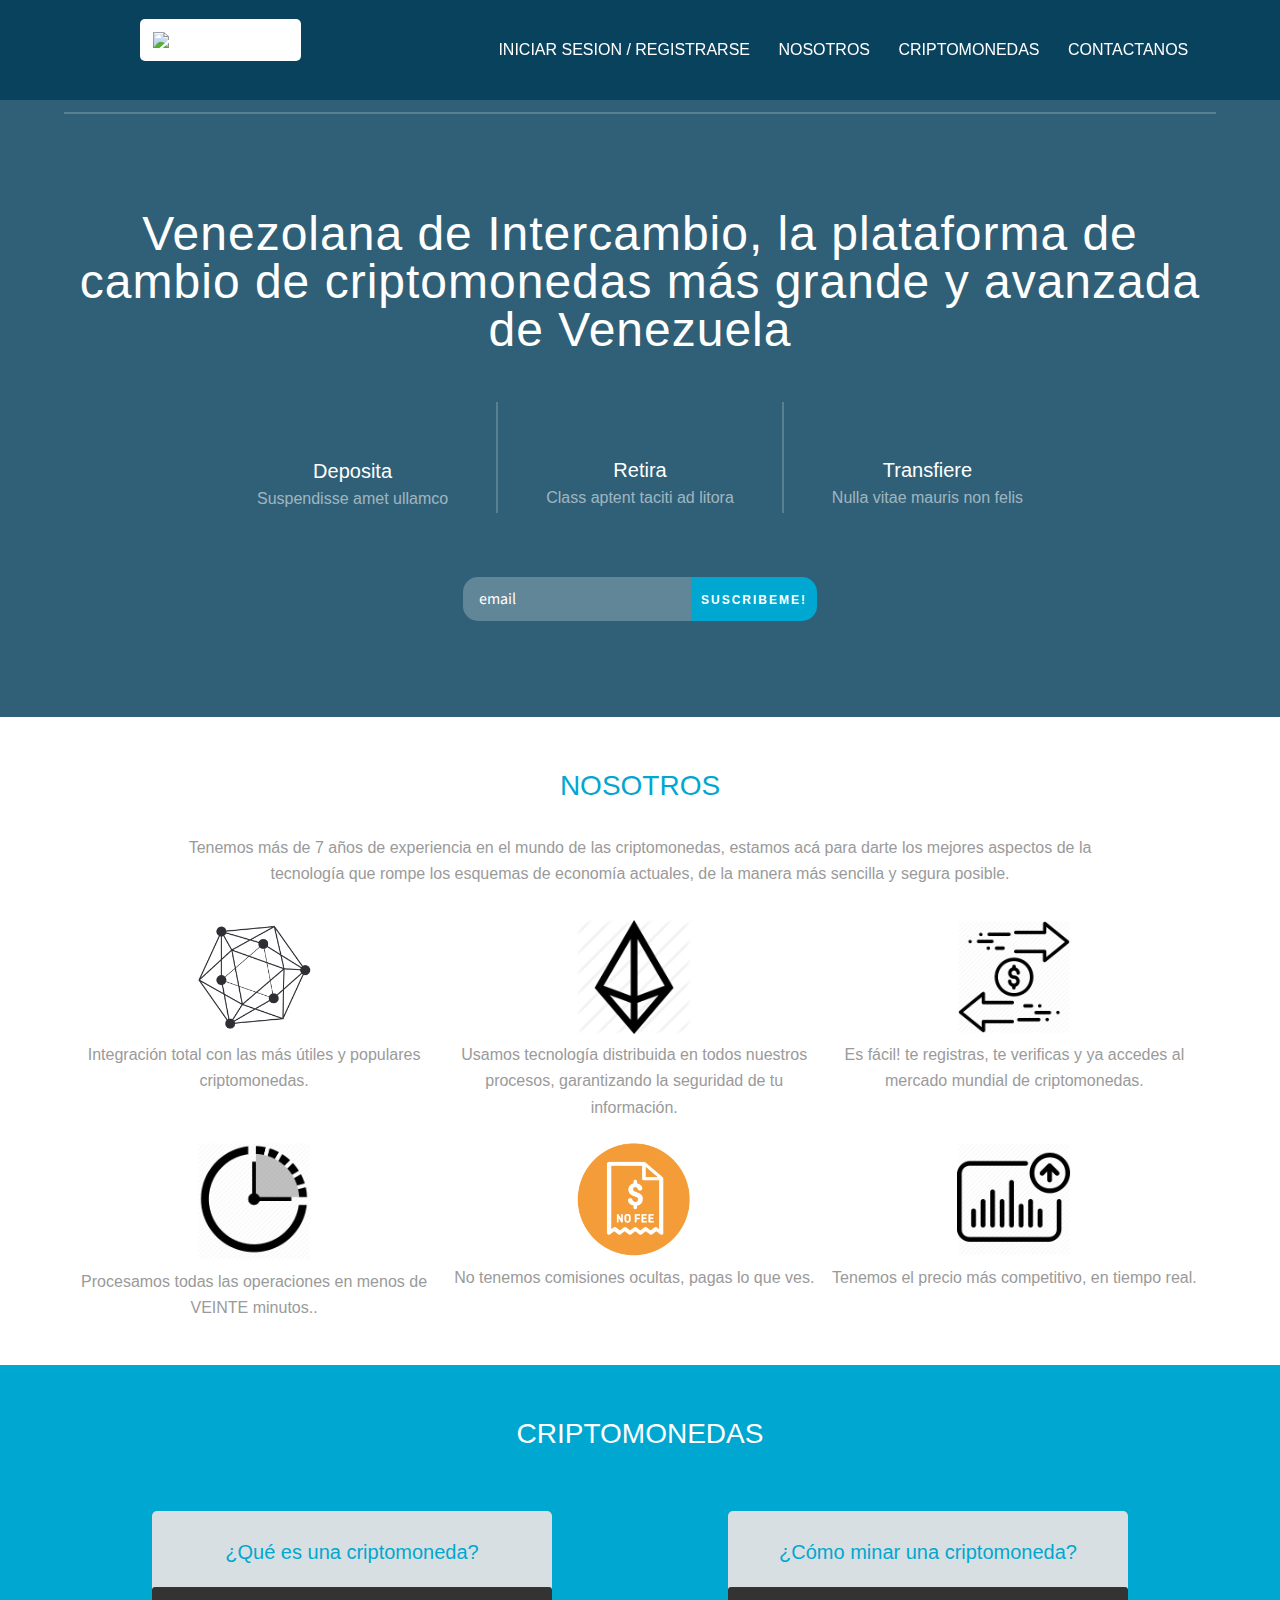
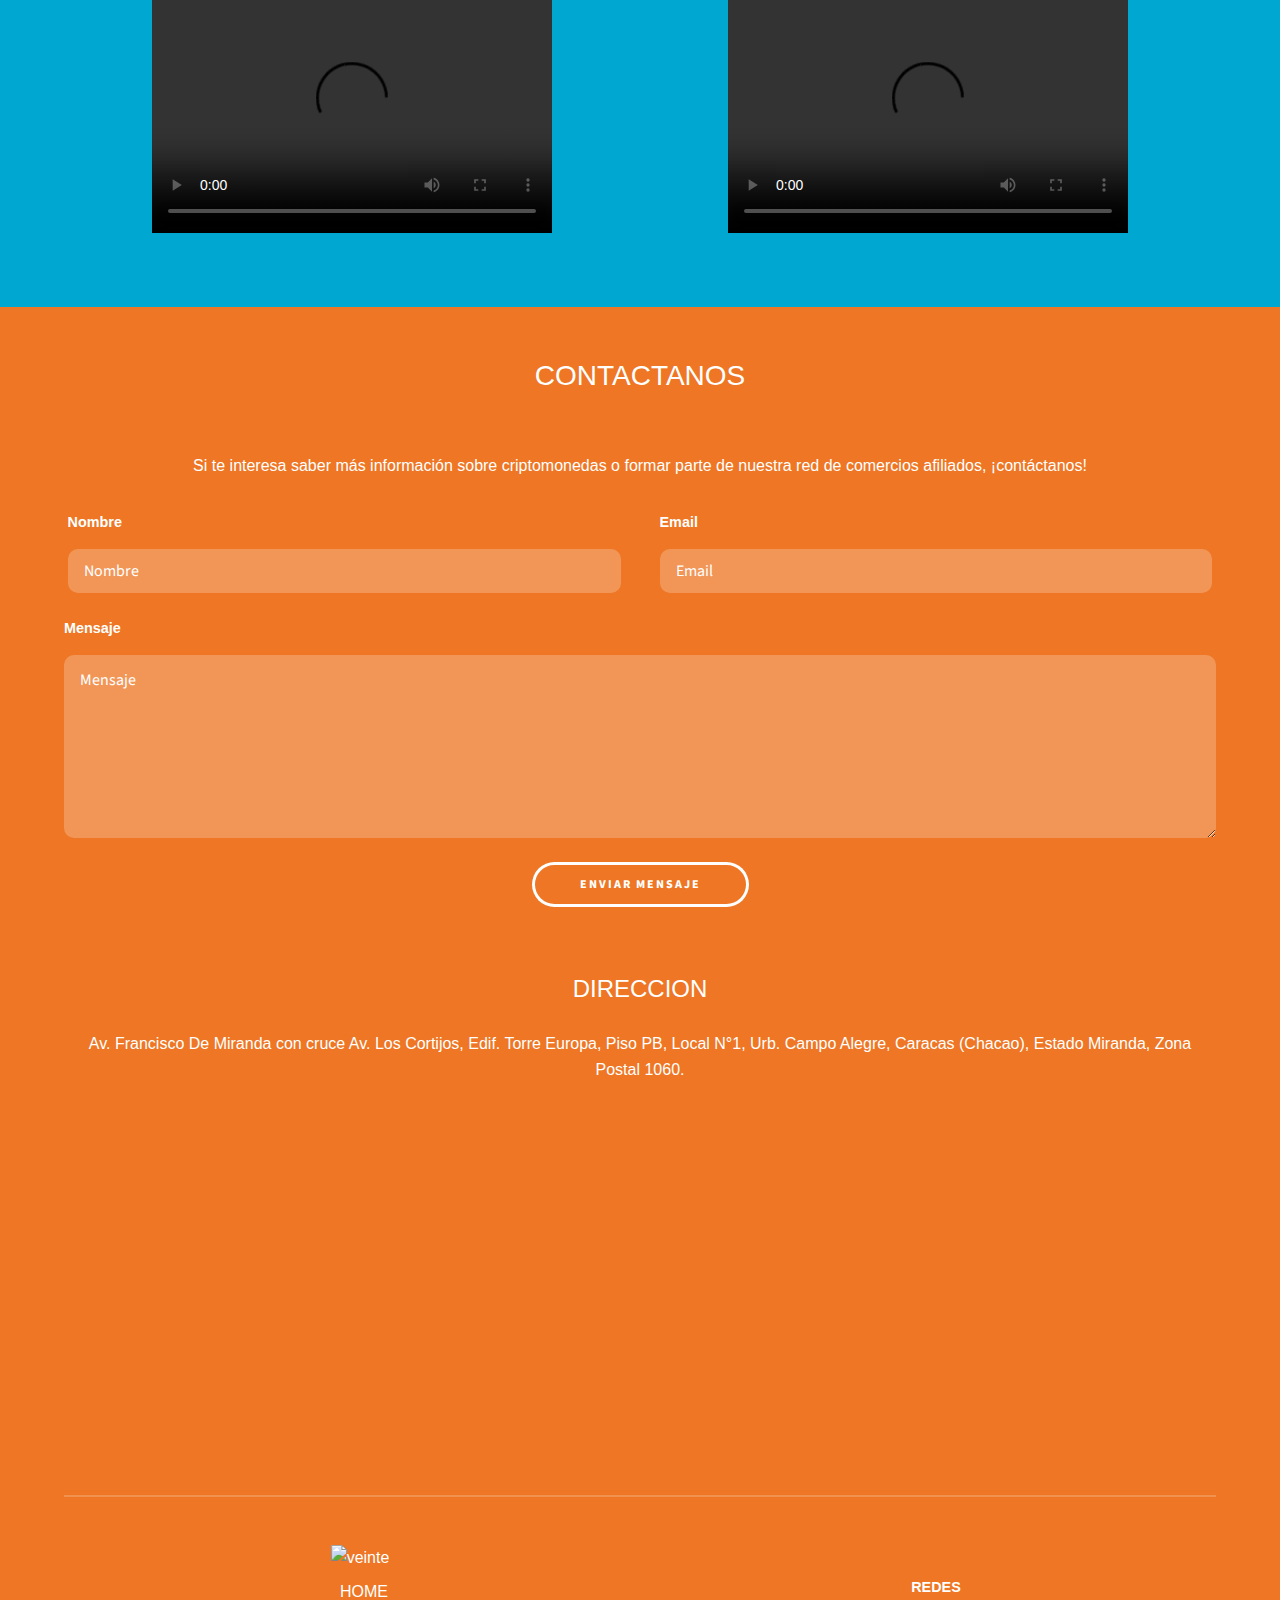
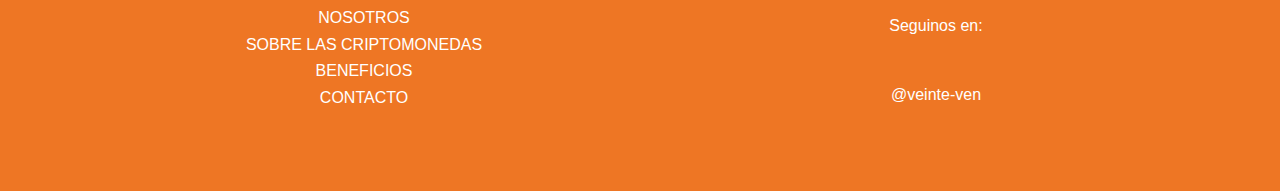
==== commit d267c261: "Merge pull request #1 from ncasanovas/landingnatalia" ====
--- a/index.html
+++ b/index.html
@@ -22,21 +22,36 @@
 	<body>
 
 		<!-- Header -->
-			<header id="header">
+		<header id="header">
+			<div id="fixed">
+				<a href="index.html"><img id="logo" src="./images/VEINTE_IC.png"></a>
+				<nav class="right" id="nav">
+					<a class="uppercase" href="index.html">Iniciar sesion / Registrarse </a>
+					<a class="uppercase" href="#us">Nosotros</a>
+					<a class="uppercase" href="#videos">Criptomonedas</a>
+					<a class="uppercase" href="#footer">Contactanos</a>
+					
+					<!-- <a href="generic.html">Generic</a> -->
+					<!-- <a href="elements.html">Elements</a> -->
+				</nav>
+				<a href="#navPanel" class="navPanelToggle"><span class="fa fa-bars"></span><img src="./images/VEINTE_IC.png" id="logoResponsive"></a>
+			</div>
+		</header>
+		<!--	<header id="header">
 				<div class="inner">
-					<a href="index.html" class="logo"><img src="./images/VEINTE_IC_WHITE.png"></a>
-					<nav id="nav">
-						<a href="index.html">Home</a>
-						<a href="#we">Nosotros</a>
-						<a href="#videos">Sobre las criptomonedas</a>
-						<a href="#benefits">Beneficios</a>
-						<a href="#footer">Contacto</a>
+					<a href="index.html" class="logo"><img id="logo" src="./images/VEINTE_IC.png"></a>
+					<nav class="right" id="nav">
+						<a class="uppercase" href="index.html">Iniciar sesion / Registrarse </a>
+						<a class="uppercase" href="#us">Nosotros</a>
+						<a class="uppercase" href="#videos">Criptomonedas</a>
+						<a class="uppercase" href="#footer">Contactanos</a> -->
 						<!-- <a href="generic.html">Generic</a> -->
 						<!-- <a href="elements.html">Elements</a> -->
-					</nav>
-					<a href="#navPanel" class="navPanelToggle"><span class="fa fa-bars"></span></a>
-				</div>
-			</header>
+			<!--		</nav>
+					<a href="#navPanel" class="navPanelToggle"><span class="fa fa-bars"></span><h3 id="logoResponsive">Veinte</h3></a>
+					
+				</div>
+			</header> -->
 
 		<!-- Banner -->
 			<section id="banner">
@@ -84,19 +99,47 @@
 
 		<!-- We -->
 		<section id="us">
-			<div class="inner">
+			<div class="inner godown">
 				
-					<h3>Nosotros</h3>
-					<p>Tenemos más de 7 años de experiencia en el mundo de las criptomonedas, estamos acá para darte
+					<h3 class="uppercase">Nosotros</h3>
+					<p id="pUs">Tenemos más de 7 años de experiencia en el mundo de las criptomonedas, estamos acá para darte
 						los mejores aspectos de la tecnología que rompe los esquemas de economía actuales, de la manera
 						más sencilla y segura posible.</p>
+
+						<div id="benefits">
+							<div class="item">
+								<img class="imageBenefits" src="icons/hyperledger.png"/>
+								<p>Integración total con las más útiles y populares criptomonedas.</p>
+							</div>
+							<div class="item">
+								<img class="imageBenefits" src="icons/eth.png"/>
+								<p>Usamos tecnología distribuida en todos nuestros procesos, garantizando la seguridad de tu información.</p>
+							</div>
+							<div class="item">
+								<img class="imageBenefits" src="icons/downloadfast.png"/>
+								<p>Es fácil! te registras, te verificas y ya accedes al mercado mundial de criptomonedas.</p>
+							</div>
+							<div class="item">
+								<img class="imageBenefits" src="icons/time.png"/>
+								<p>Procesamos todas las operaciones en menos de VEINTE minutos..</p>
+							</div>
+							<div class="item">
+								<img class="imageBenefits"src="icons/nofee.png"/>
+									<p>No tenemos comisiones ocultas, pagas lo que ves.</p> 
+							</div>
+							<div class="item">
+								<img class="imageBenefits" src="icons/bestprice.png"/>
+								<p>Tenemos el precio más competitivo, en tiempo real.</p>
+							</div>
+						</div>
 				
 			</div>
 		</section>
 
 
-
-		<!-- Three -->
+		<!--Three -->
+ 				
+		<!-- 
 			<section id="three" class="wrapper align-center">
 				<div class="inner">
 					<div class="flex flex-2">
@@ -127,11 +170,12 @@
 					</div>
 				</div>
 			</section>
+		-->
 
 		<!-- Videos -->
 			<section id="videos" class="wrapper align-center">
-				<div class="inner">
-					<h3>Sobre las Criptomonedas</h3>
+				<div class="inner godown">
+					<h3 class="uppercase">Criptomonedas</h3>
 					
 					<div class="cardContainer">
 						<div class="mmCard shadow4a bWhite" id="videoOne">
@@ -160,48 +204,14 @@
 
 
 
-				  
-		<!-- Benefits -->
-			<section id="benefits" class="wrapper align-center">
-				<div class="inner">
-					<h3>Beneficios y características</h3>
-					<div id="benefitsRowOne">
-						<div class="item">
-							<i class="fa fa-arrow-circle-o-right fa-decoration circle-icon" aria-hidden="true"></i>
-							<p>Integración total con las más útiles y populares criptomonedas.</p>
-						</div>
-						<div class="item">
-							<i class="fa fa-desktop fa-decoration circle-icon" aria-hidden="true"></i>
-							
-							<p>Usamos la tecnología distribuida en aspectos críticos como datos personales y gestión de
-								fondos, no solo las comerciarás, usaras sus ventajas criptográficas sin notarlo.</p>
-						</div>
-						<div class="item">
-							
-							<i class="fa fa-money fa-decoration circle-icon" aria-hidden="true"></i>
-							<p>Te registras, depositas y retiras.</p>
-						</div>
-					</div>
-					<div id="benefitsRowTwo">
-						<div class="item" id="item-4">
-							<i class="fa fa-calendar-check-o fa-decoration circle-icon" aria-hidden="true"></i>
-							<p>Sin comisiones ocultas y sin demoras.</p>
-						</div>
-						<div class="item" id="item-5">
-								<i class="fa fa-usd fa-decoration circle-icon" aria-hidden="true"></i>
-
-							<p>Nos esforzamos por darte el precio más competitivo y actualizado minuto a minuto.</p> 
-						</div>
-					</div>
-				</div>
-			</section>
+	
 
 
 		<!-- Footer -->
 			<footer id="footer">
-				<div class="inner">
-
-					<h3>Contáctanos</h3>
+				<div class="inner godown">
+
+					<h3 class="uppercase">Contactanos</h3>
 					<p>Si te interesa saber más información sobre criptomonedas o formar parte de nuestra red de
 							comercios afiliados, ¡contáctanos!</p>
 					<div id="sendmessage"></div>
@@ -227,6 +237,15 @@
 							<li><input value="Enviar mensaje" class="button alt" type="submit"></li>
 						</ul>
 					</form>
+
+
+					<div id="address">
+						<h4 class="uppercase">Direccion</h4>
+						<p>Av. Francisco De Miranda con cruce  Av. Los Cortijos, Edif. Torre Europa, Piso PB, Local N°1, Urb. Campo Alegre, Caracas (Chacao), Estado Miranda, Zona Postal 1060.</p>
+						<div class="map-responsive">
+							<iframe src="https://www.google.com/maps/embed?pb=!1m18!1m12!1m3!1d3923.120659677585!2d-66.86669518520172!3d10.4911534925155!2m3!1f0!2f0!3f0!3m2!1i1024!2i768!4f13.1!3m3!1m2!1s0x8c2a58fdab459707%3A0x1b3efc1560fe5f87!2sAvenida+Francisco+de+Miranda+%26+Avenida+Los+Cortijos%2C+Caracas+1060%2C+Miranda%2C+Venezuela!5e0!3m2!1ses!2sar!4v1561748984010!5m2!1ses!2sar" width="600" height="450" frameborder="0" style="border:0" allowfullscreen></iframe>
+						</div>
+					</div>
 					
 					<div class="grid-item">
 							
@@ -234,22 +253,19 @@
 									
 										<ul id="listFooter">
 											<img src="images/VEINTE_IC_WHITE.png" alt="veinte" class="responsive">
-											<a href="index.html"><li>Home</li></a>
-											<a href="#we"><li>Nosotros</li></a>
-											<a href="#videos"><li>Sobre las criptomonedas</li></a>
-											<a href="#benefits"><li>Beneficios</li></a>
-											<a href="#footer"><li>Contacto</li></a>
+											<a class="uppercase" href="index.html"><li>Home</li></a>
+											<a class="uppercase" href="#we"><li>Nosotros</li></a>
+											<a class="uppercase" href="#videos"><li>Sobre las criptomonedas</li></a>
+											<a class="uppercase" href="#benefits"><li>Beneficios</li></a>
+											<a class="uppercase" href="#footer"><li>Contacto</li></a>
 										</ul>
 										
-										<div id="address">
-											<h5>DIRECCIÓN</h5>
-											<p>Av. Francisco De Miranda con cruce  Av. Los Cortijos, Edif. Torre Europa, Piso PB, Local N°1, Urb. Campo Alegre, Caracas (Chacao), Estado Miranda, Zona Postal 1060.</p>
-										</div>
+										
 
 										<div id="socials">
 											
 											<ul>
-												<h5>REDES</h5>
+												<h5 class="uppercase">Redes</h5>
 												<p>Seguinos en: </p>
 												<a href="https://www.instagram.com/veinte-ven"><i class="fa fa-instagram" aria-hidden="true"></i></a>
 												<a href="https://twitter.com/veinte-ven"><i class="fa fa-twitter" aria-hidden="true"></i></a>
@@ -279,7 +295,7 @@
 
 		<!-- Scripts -->
 			<script src="assets/js/jquery.min.js"></script>
-			<script src="assets/js/skel.min.js"></script>
+			<script src="assets/js/skel.min.js"></script> 
 			<script src="assets/js/util.js"></script>
 			<script src="assets/js/main.js"></script>
 			<script src="assets/js/mailform.js"></script>
@@ -289,6 +305,7 @@
 		ScrollReveal({ reset: true });
 		ScrollReveal().reveal('.inner', { delay: 400 });
 
+		
     </script>
 	
 			
--- a/assets/css/main.css
+++ b/assets/css/main.css
@@ -2710,7 +2710,7 @@
 		left: 0;
 		line-height: 3.25em;
 		position: absolute;
-		text-align: right;
+		text-align: center;
 		top: 2em;
 		width: 100%;
 		z-index: 10001;
@@ -2954,7 +2954,7 @@
 		#banner .inner {
 			border-top: 2px solid rgba(255, 255, 255, 0.2);
 			position: relative;
-			z-index: 10005;
+			z-index: 999;
 			padding-top: 8em;
 		}
 
@@ -3268,9 +3268,136 @@
 
 body {
 	font-family: 'Karbon', sans-serif !important;
-	}
-
-
+	 
+	}
+
+
+/* Uppercase */
+
+.uppercase {
+	text-transform: uppercase;
+}
+
+h4.uppercase {
+	color: #fff;
+}
+
+/* Header */
+
+#fixed {
+	
+	position: fixed;
+	/*background-color: #000;*/
+	background-image: url(../../images/background.jpg);
+	z-index: 10000;
+	left: 0;
+	top: 0;
+	width: 100%;
+	display: grid;
+	grid-template-columns: 1fr 2fr;
+	grid-template-areas: 
+		"a b";
+	
+	
+}
+
+
+#fixed:before {
+	content: '';
+	background: #003b57cf;
+	position: absolute;
+	width: 100%;
+	height: 100%;
+	top: 0;
+	left: 0;
+	z-index: -1;
+}
+
+
+/*
+#header {
+	position: fixed;
+	
+	
+	
+    top: 0;
+    left: 0;
+    z-index: 10000;
+    width: 100%;
+    background: url('./images/background.jpg') #111 repeat-x top left;
+    border-bottom: 1px solid #090909;
+    text-align: center;
+}
+
+
+*/
+
+
+
+ #logo {
+	
+	 width:40%;
+	 height: auto;
+	 
+	 padding: 0.8em;
+	 -webkit-border-radius: 5px;
+	 -moz-border-radius: 5px;
+	 border-radius: 5px;
+	 background: #fff;
+	 
+	 
+ }
+
+ img#logo {
+	 grid-area: a;
+	 grid-column-start: 1;
+	 grid-column-end: 2;
+	 float: left;
+	 margin-left: 8em;
+	 margin-top: 1.2em;
+ }
+
+
+#nav {
+	grid-area: b;
+	padding-right: 2em;
+	padding-top: 1em;
+	padding-bottom: 1em;
+}
+
+#header a.navPanelToggle {
+	position: fixed;
+	background-color: rgb(0,105,143);
+	width: 100%;
+	top:0;
+  	left:0;
+	
+	opacity: 10;
+}
+
+
+span.fa.fa-bars{
+	padding: 1.3em;
+}
+
+#header a.navPanelToggle .fa {
+	float: left;
+}
+
+#logoResponsive {
+	
+	width: 30%;
+	height: auto;
+	background-color: #fff;
+	-webkit-border-radius: 2px;
+	 -moz-border-radius: 2px;
+	 border-radius: 2px;
+	 padding: 0.5em;
+	 margin-top: 0.2em;
+	
+	
+	
+}
 
 
 /* Us */
@@ -3278,10 +3405,11 @@
 #us {
 	 padding-top: 3em;
 	 text-align: center;
+	
 
  }
-
-#us p {
+ 
+ #pUs {
 	 padding-right: 7em;
 	 padding-left: 7em;
  }
@@ -3361,20 +3489,13 @@
   
 /* Benefits */
 
+
+
+
 #benefits {
-	color: #000;
-	
-}
-
-#benefits h3 {
-	
-	padding-bottom: 2em;
-	text-align: center;
-}
-
-#benefitsRowOne {
 	display: grid;
 	grid-template-columns: repeat(3, 33%);
+	grid-template-rows: repeat(2, 50%);
 	
 }
 
@@ -3384,36 +3505,23 @@
 	
 }
 
-#benefitsRowTwo {
-	display: grid;
-	grid-template-columns: repeat(5, 20%);
-	padding-top: 2em;
-
-}
-
-#item-4{
-	grid-column: 2/3;
-	justify-self: end;
-
-}
-
-#item-5{
-	grid-column: 4/5;
-	justify-self: start;
-	
-}
-
-#benefitsRowOne p, #benefitsRowTwo p {
-	padding-top: 1em;
-} 
+
+.imageBenefits {
+	width: 30%;
+	height: auto;
+}
+
+
+
 
 .fa-decoration {
-	font-size: 3em;
+	font-size: 4em;
 	color: rgb(0, 105, 143);
 	background-color:rgb(216, 223, 226);
 	overflow: hidden;
 	width: 100%;
-	line-height: 1.5em;
+	
+	
 	
 }
 
@@ -3428,10 +3536,18 @@
 
 .circle-icon {
     
-    width: 1.5em;
-    height: 1.5em;
-    border-radius: 50%;
+    width: 1.8em;
+    height: 1.8em;
+	border-radius: 50%;
+	
    
+}
+
+img.fa-decoration.circle-icon {
+	padding:0;
+	z-index: 1;
+	
+
 }
 
 /* Footer List */
@@ -3447,7 +3563,7 @@
 	color: #fff;
 }
 
-#address, #socials {
+#socials {
 	padding-top: 2em;
 }
 
@@ -3457,9 +3573,9 @@
 
  div.grid-container.listFooter {
     display: grid;
-    grid-template-columns: 1fr 1.5fr 1fr;
+    grid-template-columns: 1fr 1fr;
     grid-template-areas: 
-	"a b c";
+	"a b";
 	padding-top: 3em;
 	border-top: 2px solid rgba(255, 255, 255, 0.2);
 	
@@ -3478,9 +3594,7 @@
 	text-decoration: none;
 }
 
-ul#listFooter {
-	border-right: 2px solid rgba(255, 255, 255, 0.2);
-}
+
 
 li {
 	list-style: none;
@@ -3488,9 +3602,7 @@
 	text-align: center;
 }
 
-#address{
-	grid-area: b;
-}
+
 
 div#address {
 	margin-left: 1.5em;
@@ -3498,14 +3610,12 @@
 }
 
 ul#socials{
-    grid-area: c;
+    grid-area: b;
 	list-style: none;
    
 }
 
-div#socials {
-	border-left: 2px solid rgba(255, 255, 255, 0.2);
-}
+
 
 .grid-container h4{
 	color: #fff;
@@ -3536,8 +3646,19 @@
 	text-shadow: 0 0 5px rgba(255, 255, 255, 0.658), 0 0 7px rgba(255, 255, 255, 0.658);
 }
 
-
-
+div#address{
+	padding-bottom: 3em;
+}
+
+.map-responsive{
+    overflow:hidden;
+    padding-bottom:30%;
+    position:relative;
+    height:0;
+}
+
+
+/* Media Queries */
 
 @media only screen and (max-width: 768px) {
 
@@ -3548,9 +3669,14 @@
 	 
 	}
 
-	div#benefitsRowOne, div#benefitsRowTwo {
+	p {
+		display: block;
+		
+	}
+	#benefits {
 		display: block;
 		text-align: center;
+		
 	}
 
 	 ul#listFooter {
@@ -3581,6 +3707,52 @@
 		
 	}
 
-
-}
-
+	.subscribe.input-group.mb-3 {
+		display: inline;
+		margin: 0 auto;
+	}
+
+	input#subscribeEmail.form-control, div#subscribeButton.input-group-append {
+		border-top-left-radius: 15px;
+		border-bottom-left-radius: 15px;
+		border-top-right-radius: 15px;
+		border-bottom-right-radius: 15px;
+		width: 100%;
+	}
+
+	input#subscribeEmail.form-control{
+		margin-bottom: 0.5em;
+	}
+	
+	nav.right {
+		display: none;
+	}
+
+	
+
+	a.navPanelToggle {
+		position: fixed;
+		background-image: url(../../images/background.jpg);
+				display: inline-block;
+		
+		
+	}
+
+		
+	a.navPanelToggle:before {
+		content: '';
+		background: #003b57cf;
+		position: absolute;
+		width: 100%;
+		height: 100%;
+		top: 0;
+		left: 0;
+		z-index: -2;
+	
+	}
+	
+	.fa-bars, #logoResponsive {
+		z-index: 10000;
+	}
+}
+
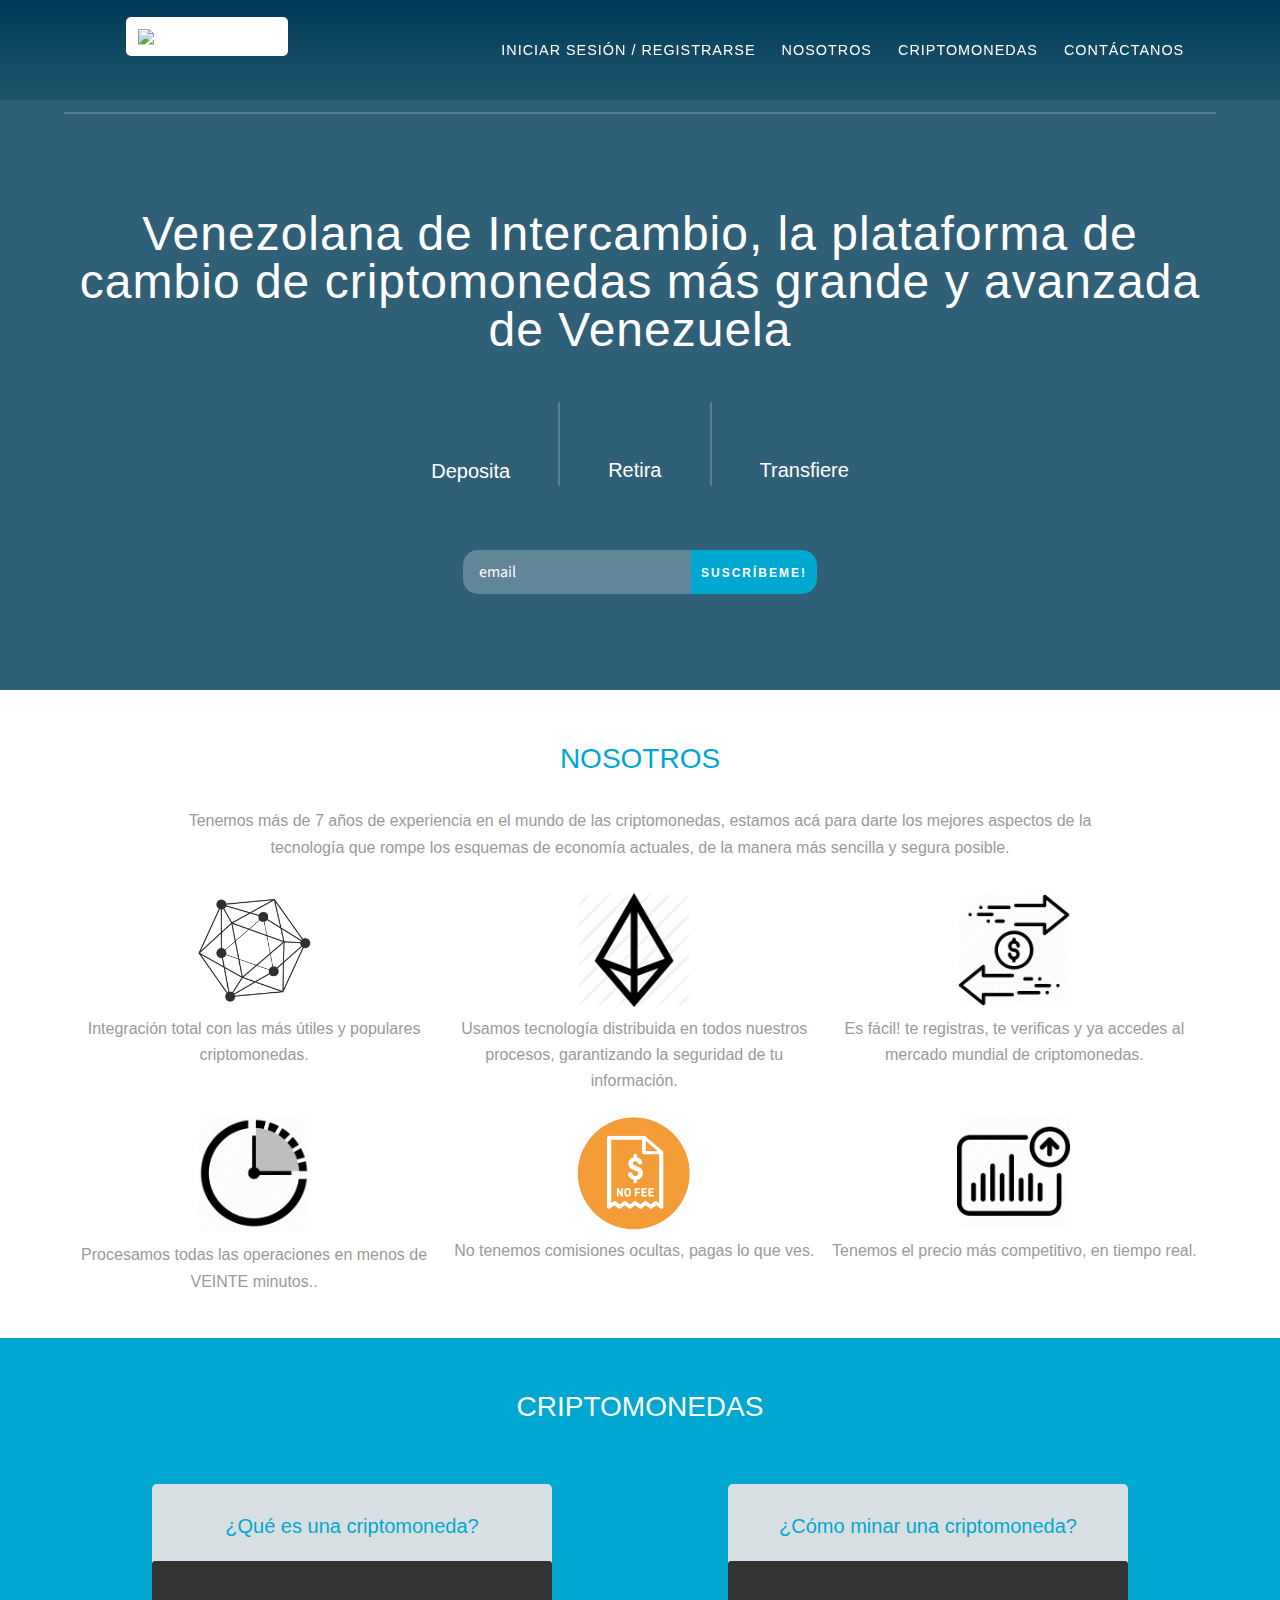
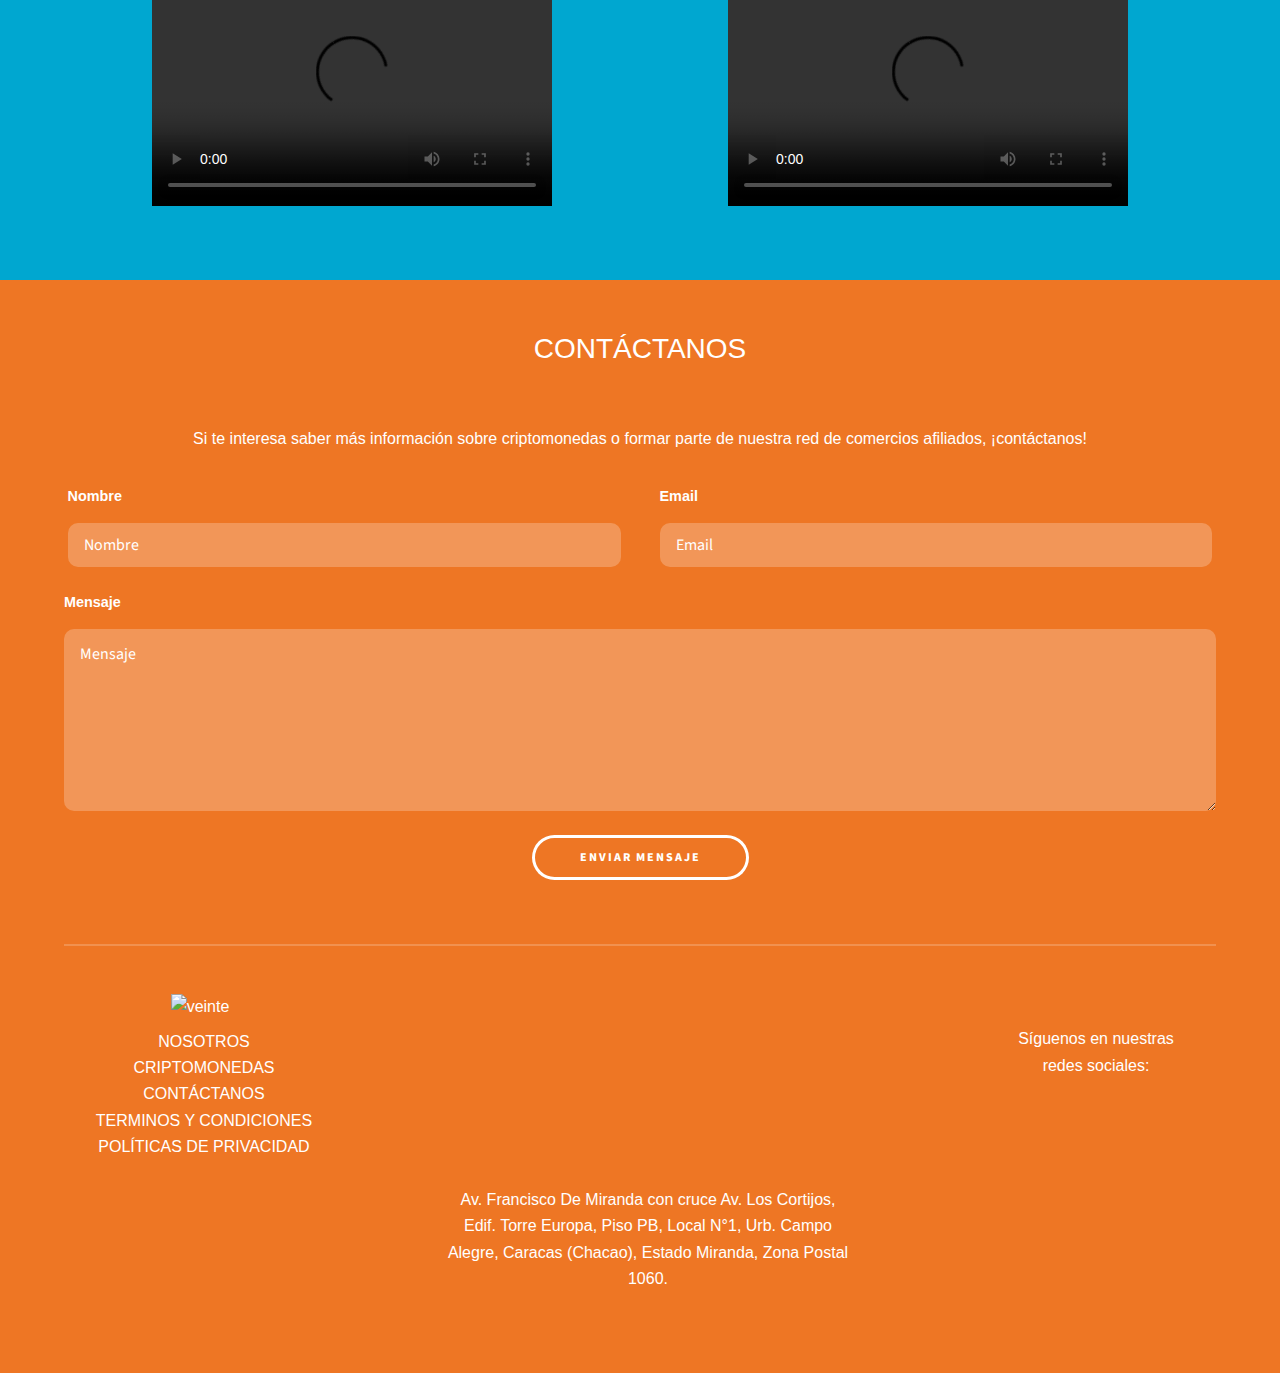
==== commit 3a0e7725: "Fixes to footer" ====
--- a/index.html
+++ b/index.html
@@ -26,10 +26,10 @@
 			<div id="fixed">
 				<a href="index.html"><img id="logo" src="./images/VEINTE_IC.png"></a>
 				<nav class="right" id="nav">
-					<a class="uppercase" href="index.html">Iniciar sesion / Registrarse </a>
+					<a class="uppercase" href="index.html">Iniciar sesión / Registrarse </a>
 					<a class="uppercase" href="#us">Nosotros</a>
 					<a class="uppercase" href="#videos">Criptomonedas</a>
-					<a class="uppercase" href="#footer">Contactanos</a>
+					<a class="uppercase" href="#footer">Contáctanos</a>
 					
 					<!-- <a href="generic.html">Generic</a> -->
 					<!-- <a href="elements.html">Elements</a> -->
@@ -65,19 +65,19 @@
 						<div>
 							<span class="icon fa-desktop"></span>
 							<h3>Deposita</h3>
-							<p>Suspendisse amet ullamco</p>
+							<!-- <p>Suspendisse amet ullamco</p> -->
 						</div>
 
 						<div>
 							<span class="icon fa-money"></span>
 							<h3>Retira</h3>
-							<p>Class aptent taciti ad litora</p>
+							<!-- <p>Class aptent taciti ad litora</p> -->
 						</div>
 
 						<div>
 							<span class="icon fa-share"></span>
 							<h3>Transfiere</h3>
-							<p>Nulla vitae mauris non felis</p>
+							<!-- <p>Nulla vitae mauris non felis</p> -->
 						</div>
 
 					</div>
@@ -85,7 +85,7 @@
 					<div class="subscribe input-group mb-3">
 						<input id="subscribeEmail" type="email" class="form-control" placeholder="email" aria-label="Recipient's username" aria-describedby="basic-addon2">
 						<div id="subscribeButton" class="input-group-append">
-							<span class="input-group-text" id="basic-addon2">Suscribeme!</span>
+							<span class="input-group-text" id="basic-addon2">Suscríbeme!</span>
 						</div>
 					</div>
 					<div id="subscribeMessage">Subscribed</div>
@@ -211,7 +211,7 @@
 			<footer id="footer">
 				<div class="inner godown">
 
-					<h3 class="uppercase">Contactanos</h3>
+					<h3 class="uppercase">Contáctanos</h3>
 					<p>Si te interesa saber más información sobre criptomonedas o formar parte de nuestra red de
 							comercios afiliados, ¡contáctanos!</p>
 					<div id="sendmessage"></div>
@@ -237,15 +237,6 @@
 							<li><input value="Enviar mensaje" class="button alt" type="submit"></li>
 						</ul>
 					</form>
-
-
-					<div id="address">
-						<h4 class="uppercase">Direccion</h4>
-						<p>Av. Francisco De Miranda con cruce  Av. Los Cortijos, Edif. Torre Europa, Piso PB, Local N°1, Urb. Campo Alegre, Caracas (Chacao), Estado Miranda, Zona Postal 1060.</p>
-						<div class="map-responsive">
-							<iframe src="https://www.google.com/maps/embed?pb=!1m18!1m12!1m3!1d3923.120659677585!2d-66.86669518520172!3d10.4911534925155!2m3!1f0!2f0!3f0!3m2!1i1024!2i768!4f13.1!3m3!1m2!1s0x8c2a58fdab459707%3A0x1b3efc1560fe5f87!2sAvenida+Francisco+de+Miranda+%26+Avenida+Los+Cortijos%2C+Caracas+1060%2C+Miranda%2C+Venezuela!5e0!3m2!1ses!2sar!4v1561748984010!5m2!1ses!2sar" width="600" height="450" frameborder="0" style="border:0" allowfullscreen></iframe>
-						</div>
-					</div>
 					
 					<div class="grid-item">
 							
@@ -253,26 +244,30 @@
 									
 										<ul id="listFooter">
 											<img src="images/VEINTE_IC_WHITE.png" alt="veinte" class="responsive">
-											<a class="uppercase" href="index.html"><li>Home</li></a>
-											<a class="uppercase" href="#we"><li>Nosotros</li></a>
-											<a class="uppercase" href="#videos"><li>Sobre las criptomonedas</li></a>
-											<a class="uppercase" href="#benefits"><li>Beneficios</li></a>
-											<a class="uppercase" href="#footer"><li>Contacto</li></a>
+											<a class="uppercase" href="#us"><li>Nosotros</li></a>
+											<a class="uppercase" href="#videos"><li>Criptomonedas</li></a>
+											<a class="uppercase" href="#footer"><li>Contáctanos</li></a>
+											<a class="uppercase" href="#footer"><li>Terminos y Condiciones</li></a>
+											<a class="uppercase" href="#footer"><li>Políticas de privacidad</li></a>
 										</ul>
 										
-										
+										<ul>	
+											<div id="address">
+												<div class="map-responsive">
+													<iframe src="https://www.google.com/maps/embed?pb=!1m18!1m12!1m3!1d3923.120659677585!2d-66.86669518520172!3d10.4911534925155!2m3!1f0!2f0!3f0!3m2!1i1024!2i768!4f13.1!3m3!1m2!1s0x8c2a58fdab459707%3A0x1b3efc1560fe5f87!2sAvenida+Francisco+de+Miranda+%26+Avenida+Los+Cortijos%2C+Caracas+1060%2C+Miranda%2C+Venezuela!5e0!3m2!1ses!2sar!4v1561748984010!5m2!1ses!2sar" width="400" height="400" frameborder="0" style="border:0" allowfullscreen></iframe>
+												</div>
+												<p>Av. Francisco De Miranda con cruce  Av. Los Cortijos, Edif. Torre Europa, Piso PB, Local N°1, Urb. Campo Alegre, Caracas (Chacao), Estado Miranda, Zona Postal 1060.</p>
+											</div>
+										</ul>
 
 										<div id="socials">
 											
 											<ul>
-												<h5 class="uppercase">Redes</h5>
-												<p>Seguinos en: </p>
-												<a href="https://www.instagram.com/veinte-ven"><i class="fa fa-instagram" aria-hidden="true"></i></a>
-												<a href="https://twitter.com/veinte-ven"><i class="fa fa-twitter" aria-hidden="true"></i></a>
-												<a href="https://es-la.facebook.com/veinte-ven"><i class="fa fa-facebook-square" aria-hidden="true"></i>
-												</a>
-												
-												<p>@veinte-ven</p>
+												<p>Síguenos en nuestras redes sociales: </p>
+												<a href="https://www.instagram.com/veinte_ven" target="_blank"><i class="fa fa-instagram" aria-hidden="true"></i></a>
+												<a href="https://twitter.com/veinte_ven" target="_blank"><i class="fa fa-twitter" aria-hidden="true"></i></a>
+												<a href="https://es-la.facebook.com/veinte-ven" target="_blank"><i class="fa fa-facebook-square" aria-hidden="true"></i></a>
+											
 											</ul>
 										</div>
 										
--- a/assets/css/main.css
+++ b/assets/css/main.css
@@ -3288,7 +3288,7 @@
 	
 	position: fixed;
 	/*background-color: #000;*/
-	background-image: url(../../images/background.jpg);
+	background-image: linear-gradient(to bottom, #003b57, #003b574f);
 	z-index: 10000;
 	left: 0;
 	top: 0;
@@ -3304,7 +3304,6 @@
 
 #fixed:before {
 	content: '';
-	background: #003b57cf;
 	position: absolute;
 	width: 100%;
 	height: 100%;
@@ -3365,6 +3364,11 @@
 	padding-bottom: 1em;
 }
 
+#header a {
+	letter-spacing: 1px;
+	font-size: 0.9em;
+}
+
 #header a.navPanelToggle {
 	position: fixed;
 	background-color: rgb(0,105,143);
@@ -3381,7 +3385,7 @@
 }
 
 #header a.navPanelToggle .fa {
-	float: left;
+	float: right;
 }
 
 #logoResponsive {
@@ -3553,7 +3557,7 @@
 /* Footer List */
 
 .responsive {
-	width: 40%;
+	width: 100%;
 	height: auto;
 	padding-bottom: 0.5em;
 	
@@ -3573,7 +3577,7 @@
 
  div.grid-container.listFooter {
     display: grid;
-    grid-template-columns: 1fr 1fr;
+    grid-template-columns: 0.8fr 2fr 0.8fr;
     grid-template-areas: 
 	"a b";
 	padding-top: 3em;
@@ -3647,7 +3651,7 @@
 }
 
 div#address{
-	padding-bottom: 3em;
+	/* padding-bottom: 3em; */
 }
 
 .map-responsive{
@@ -3728,6 +3732,13 @@
 		display: none;
 	}
 
+	.responsive {
+		width: 70%;
+	}
+
+	.map-responsive {
+		height: 300px;
+	}
 	
 
 	a.navPanelToggle {
@@ -3754,5 +3765,22 @@
 	.fa-bars, #logoResponsive {
 		z-index: 10000;
 	}
-}
-
+
+	#logoResponsive {
+		float: left;
+	}
+}
+
+#socials ul {
+	display: grid;
+}
+
+#socials p {
+	padding: 0 40px 0 40px;
+}
+
+#address p {
+	width: 70%;
+	margin: 0 auto;
+	padding-top: 20px;
+}
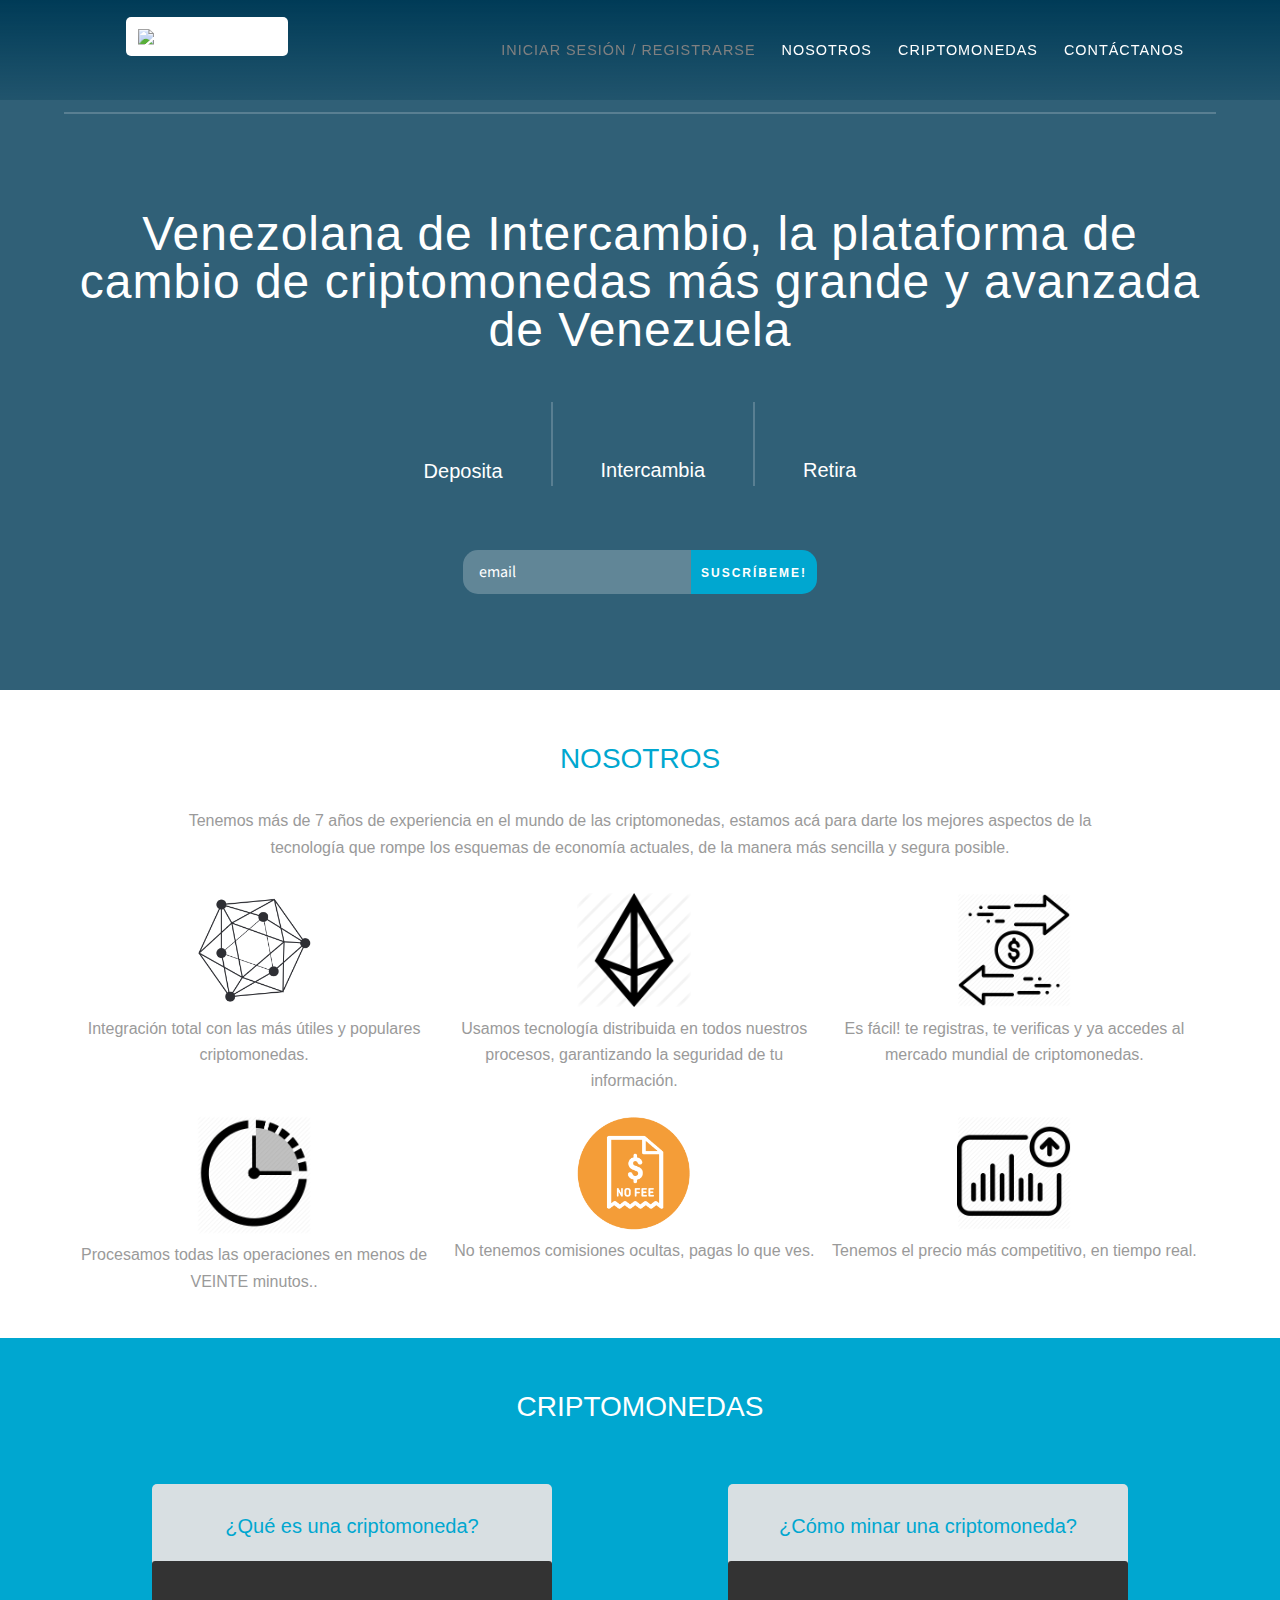
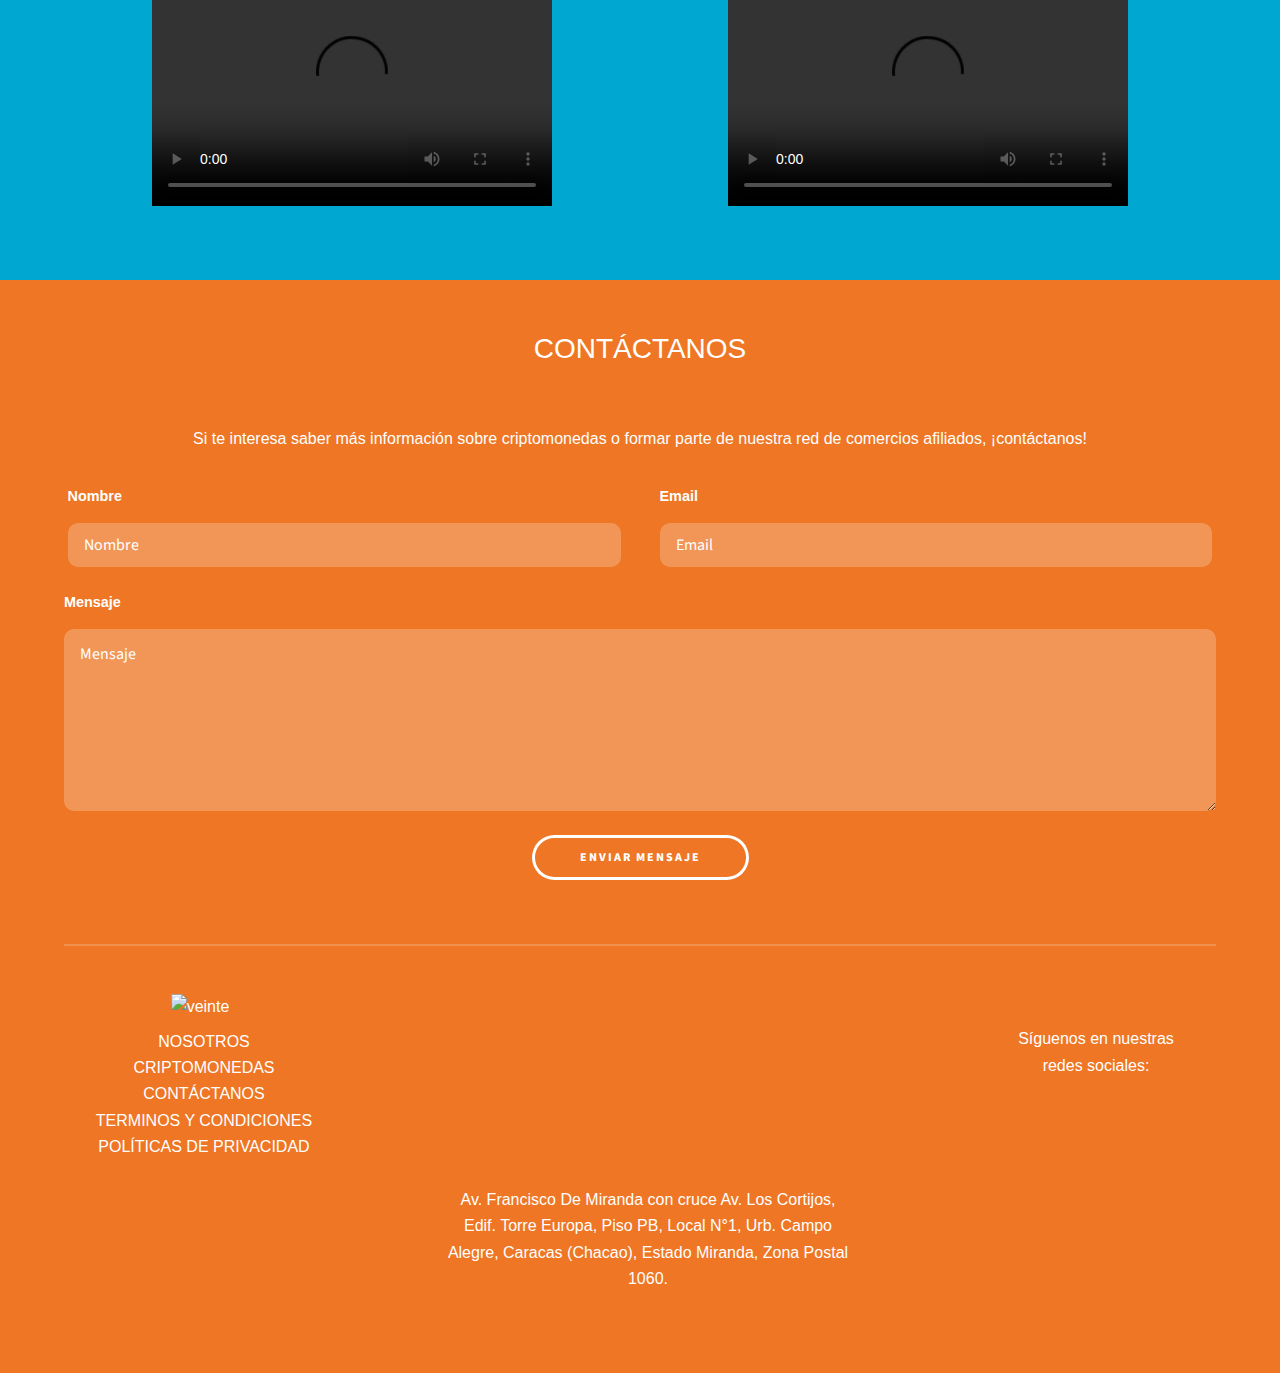
==== commit 4a33dd39: "Fontawesome folder deleted, icons changed places and login button disabled" ====
--- a/index.html
+++ b/index.html
@@ -11,7 +11,7 @@
 		<meta charset="utf-8" />
 		<meta name="viewport" content="width=device-width, initial-scale=1" />
 		<link rel="stylesheet" href="assets/css/main.css" />
-		<link rel="stylesheet" href="assets/fontawesome/css/font-awesome.min.css">
+		<link rel="stylesheet" href="assets/css/font-awesome.min.css">
 		
 
 		
@@ -26,7 +26,7 @@
 			<div id="fixed">
 				<a href="index.html"><img id="logo" src="./images/VEINTE_IC.png"></a>
 				<nav class="right" id="nav">
-					<a class="uppercase" href="index.html">Iniciar sesión / Registrarse </a>
+					<a class="uppercase disabled">Iniciar sesión / Registrarse </a>
 					<a class="uppercase" href="#us">Nosotros</a>
 					<a class="uppercase" href="#videos">Criptomonedas</a>
 					<a class="uppercase" href="#footer">Contáctanos</a>
@@ -69,15 +69,15 @@
 						</div>
 
 						<div>
+								<span class="icon fa-share"></span>
+								<h3>Intercambia</h3>
+								<!-- <p>Nulla vitae mauris non felis</p> -->
+						</div>
+
+						<div>
 							<span class="icon fa-money"></span>
 							<h3>Retira</h3>
 							<!-- <p>Class aptent taciti ad litora</p> -->
-						</div>
-
-						<div>
-							<span class="icon fa-share"></span>
-							<h3>Transfiere</h3>
-							<!-- <p>Nulla vitae mauris non felis</p> -->
 						</div>
 
 					</div>
@@ -247,8 +247,8 @@
 											<a class="uppercase" href="#us"><li>Nosotros</li></a>
 											<a class="uppercase" href="#videos"><li>Criptomonedas</li></a>
 											<a class="uppercase" href="#footer"><li>Contáctanos</li></a>
-											<a class="uppercase" href="#footer"><li>Terminos y Condiciones</li></a>
-											<a class="uppercase" href="#footer"><li>Políticas de privacidad</li></a>
+											<a class="uppercase" href="./files/Términos y Condiciones.pdf" target="_blank"><li>Terminos y Condiciones</li></a>
+											<a class="uppercase" href="./files/Política de Privacidad.pdf" target="_blank"><li>Políticas de privacidad</li></a>
 										</ul>
 										
 										<ul>	
--- a/assets/css/main.css
+++ b/assets/css/main.css
@@ -3784,3 +3784,8 @@
 	margin: 0 auto;
 	padding-top: 20px;
 }
+
+#header .disabled {
+	color: gray;
+	cursor: default;
+}
